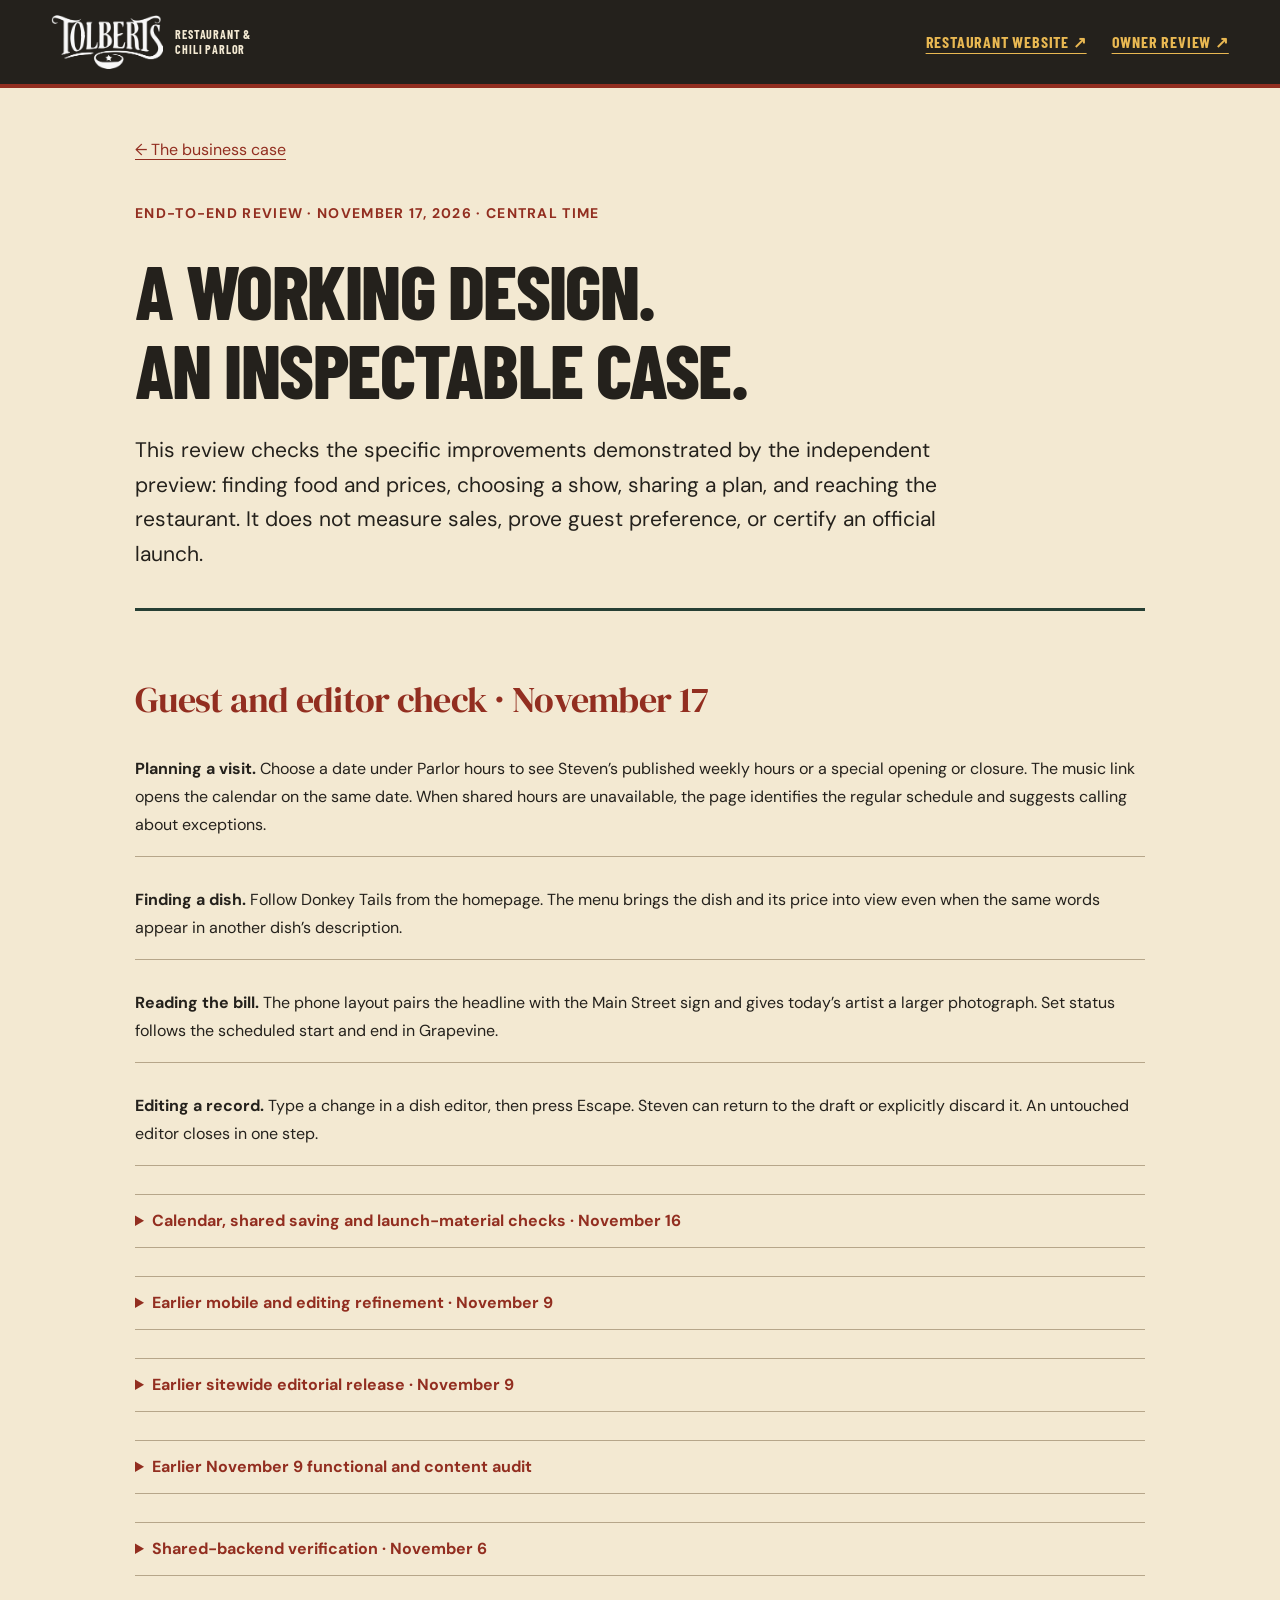
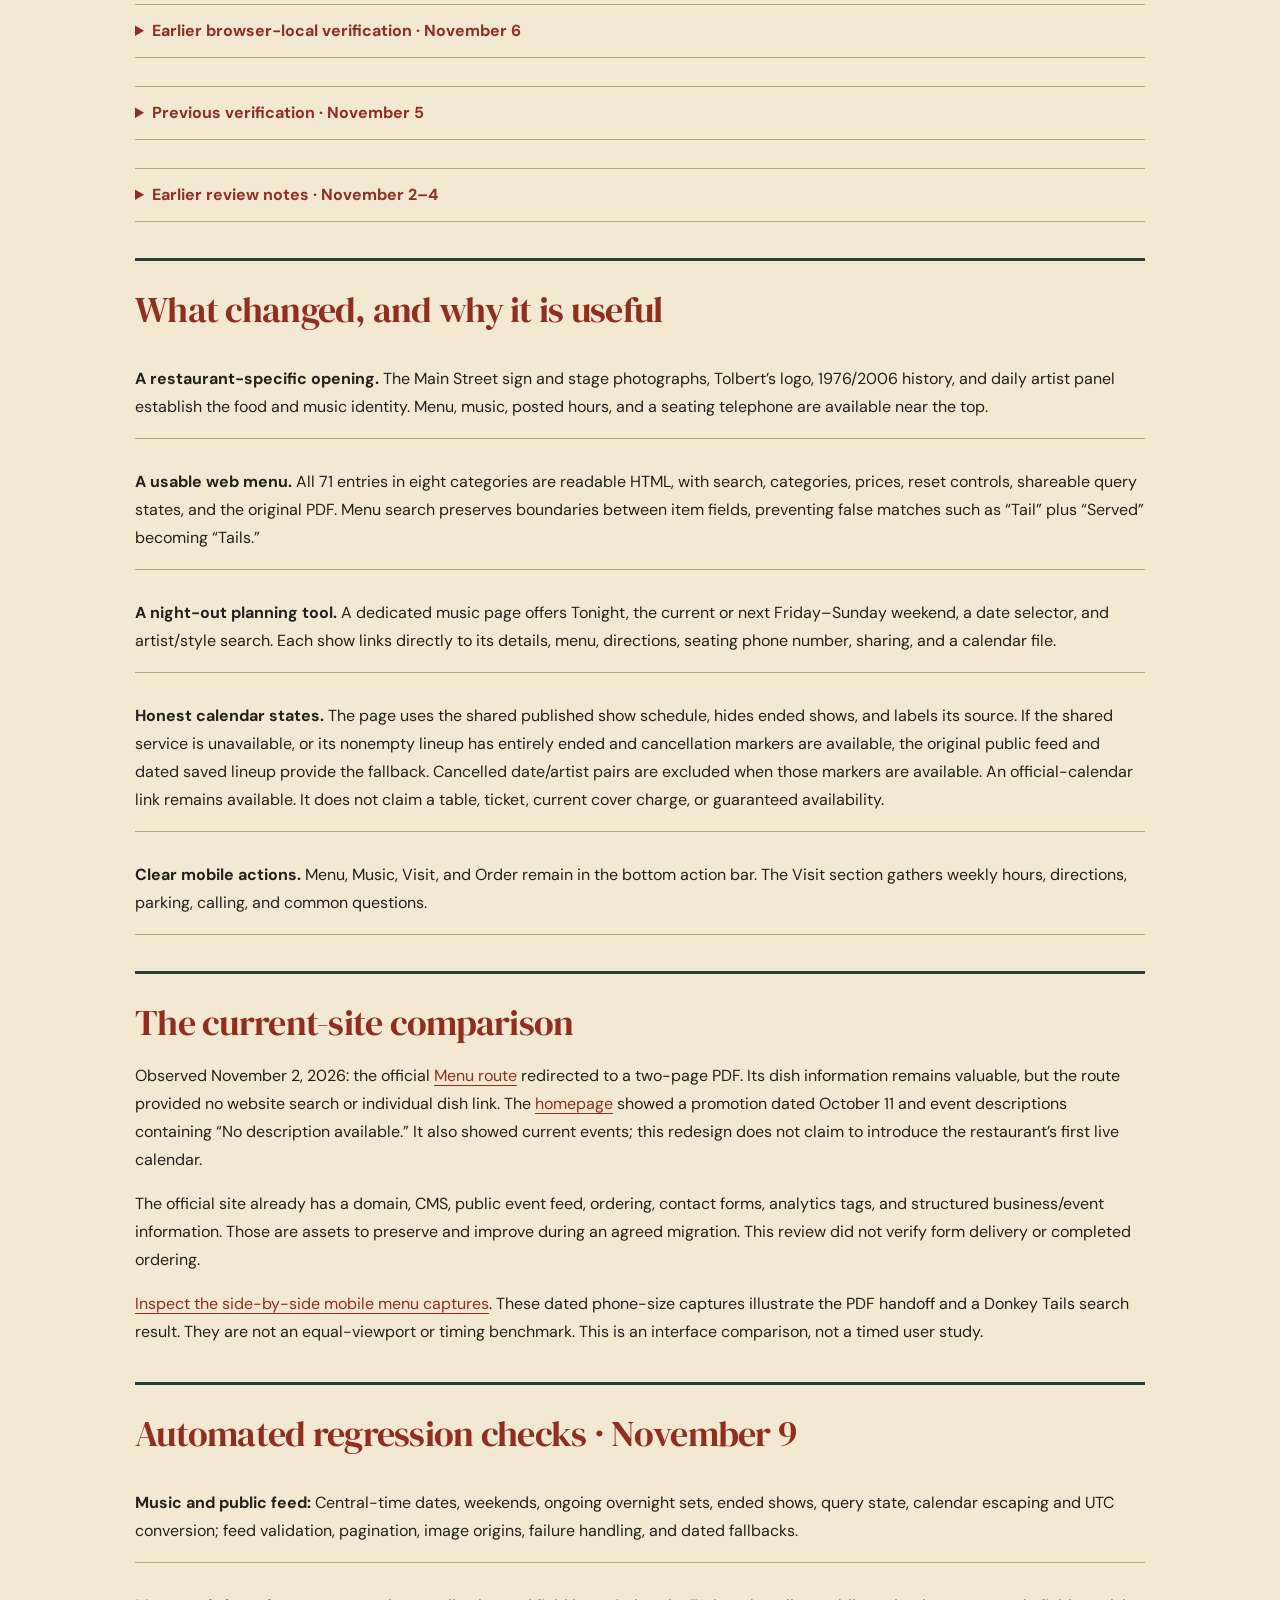
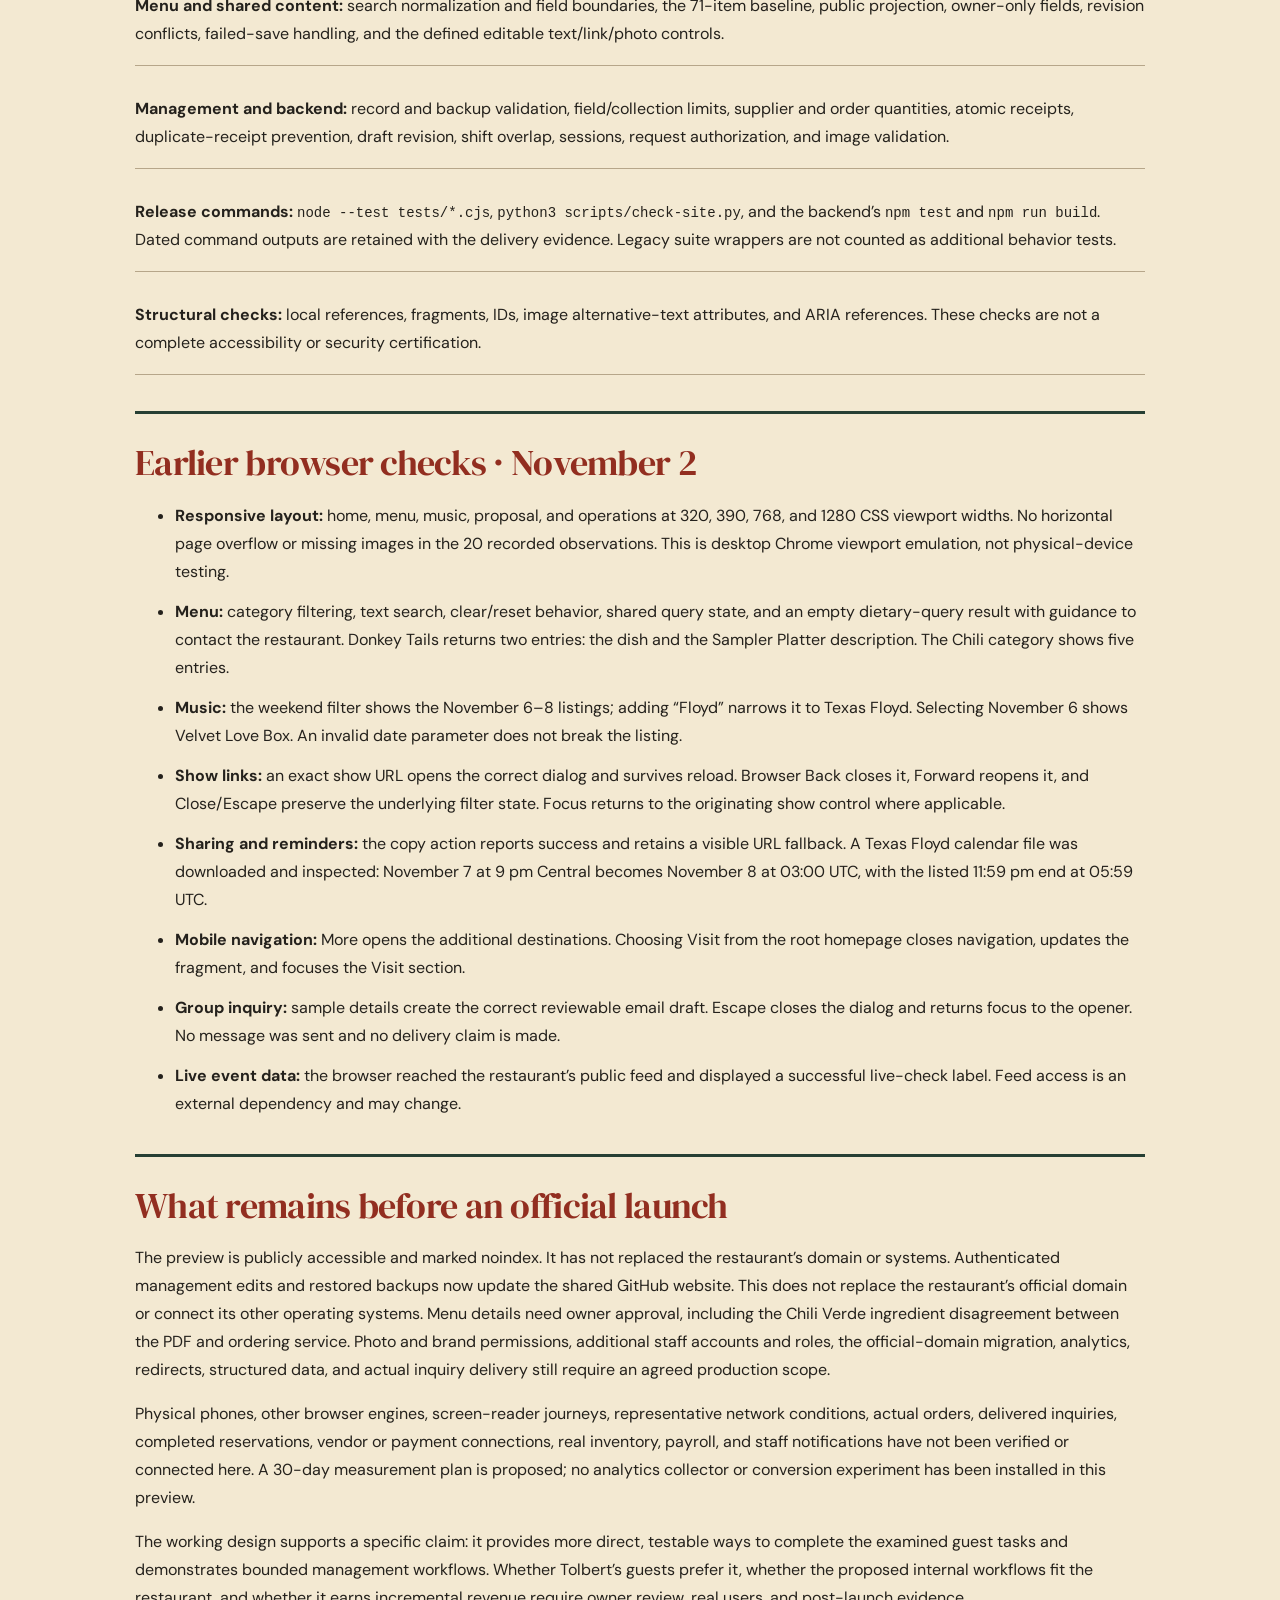
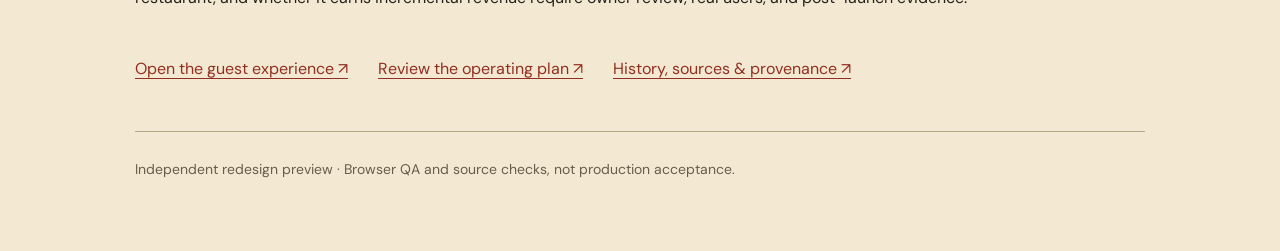
==== audit.html @ 7dc7a062 "Match the share photo to the close-up of Tommy playing at Tolberts" ====
<!doctype html>
<html lang="en"><head><meta charset="utf-8"><meta name="viewport" content="width=device-width,initial-scale=1"><meta name="theme-color" content="#263f34"><meta name="robots" content="noindex,nofollow"><title>Evidence &amp; Audit | Tolbert’s Redesign</title><meta name="description" content="Inspect the tested guest journeys, dated comparisons, verification evidence, and remaining production work for the Tolbert’s redesign."><link rel="canonical" href="https://cmcnosky.github.io/tolberts-preview/audit.html"><link rel="icon" href="assets/favicon.svg"><link rel="stylesheet" href="fonts.css"><link rel="stylesheet" href="review.css?v=3"><meta property="og:title" content="Evidence &amp; Audit | Tolbert’s Redesign"><meta property="og:description" content="Inspect the tested guest journeys, dated comparisons, verification evidence, and remaining production work for the Tolbert’s redesign."><meta property="og:type" content="article"><meta property="og:url" content="https://cmcnosky.github.io/tolberts-preview/audit.html"><meta property="og:image" content="https://cmcnosky.github.io/tolberts-preview/assets/social-preview-20261117-tommy-closeup.jpg"><meta property="og:image:width" content="1200"><meta property="og:image:height" content="630"><meta property="og:image:type" content="image/jpeg"><meta property="og:image:alt" content="The tall red Tolbert’s sign at Main and Franklin fills the left half. On the right, a Bowl of Red sits above a close view of Tommy Katona playing guitar with the Texas Flood drummer behind him."><meta name="twitter:card" content="summary_large_image"><meta name="twitter:title" content="Evidence &amp; Audit | Tolbert’s Redesign"><meta name="twitter:description" content="Inspect the tested guest journeys, dated comparisons, verification evidence, and remaining production work for the Tolbert’s redesign."><meta name="twitter:image" content="https://cmcnosky.github.io/tolberts-preview/assets/social-preview-20261117-tommy-closeup.jpg"><meta name="twitter:image:alt" content="The tall red Tolbert’s sign at Main and Franklin fills the left half. On the right, a Bowl of Red sits above a close view of Tommy Katona playing guitar with the Texas Flood drummer behind him."><link rel="stylesheet" href="document-editorial.css?v=1">
<link rel="stylesheet" href="editorial-readability.css?v=1"></head><body class="editorial-document"><a class="document-skip" href="#document-main">Skip to content</a><header class="document-masthead"><a class="document-brand" href="index.html" aria-label="Tolbert’s home"><img src="assets/logo-white.png" alt="Tolbert’s" width="162" height="78"><span>RESTAURANT &amp;<br>CHILI PARLOR</span></a><nav aria-label="Review navigation"><a href="index.html">Restaurant website ↗</a><a href="proposal.html">Owner review ↗</a></nav></header><main id="document-main">
<a class="back" href="proposal.html">← The business case</a><p class="eyebrow">END-TO-END REVIEW · NOVEMBER 17, 2026 · CENTRAL TIME</p><h1>A working design.<br>An inspectable case.</h1>
<p class="lede">This review checks the specific improvements demonstrated by the independent preview: finding food and prices, choosing a show, sharing a plan, and reaching the restaurant. It does not measure sales, prove guest preference, or certify an official launch.</p>
<section aria-labelledby="november-17-audit"><h2 id="november-17-audit">Guest and editor check · November 17</h2>
<ul class="audit-ledger">
<li><strong>Planning a visit.</strong> Choose a date under Parlor hours to see Steven’s published weekly hours or a special opening or closure. The music link opens the calendar on the same date. When shared hours are unavailable, the page identifies the regular schedule and suggests calling about exceptions.</li>
<li><strong>Finding a dish.</strong> Follow Donkey Tails from the homepage. The menu brings the dish and its price into view even when the same words appear in another dish’s description.</li>
<li><strong>Reading the bill.</strong> The phone layout pairs the headline with the Main Street sign and gives today’s artist a larger photograph. Set status follows the scheduled start and end in Grapevine.</li>
<li><strong>Editing a record.</strong> Type a change in a dish editor, then press Escape. Steven can return to the draft or explicitly discard it. An untouched editor closes in one step.</li>
</ul></section>
<details class="earlier-audits"><summary>Calendar, shared saving and launch-material checks · November 16</summary>
<section aria-labelledby="november-16-audit"><h2 id="november-16-audit">Review · November 16</h2>
<ul class="audit-ledger">
<li><strong>Music freshness repaired:</strong> the shared lineup ended November 15 while the official calendar already listed eight upcoming shows. A nonempty, entirely ended shared schedule can now check the official feed. An intentionally empty schedule remains authoritative, and owner preview remains the exact shared schedule. A bounded public cancellation list prevents matching cancelled date/artist pairs from returning through the fallback; older backend responses keep automatic fallback disabled.</li>
<li><strong>Artist photographs and source labels:</strong> all eight November 16–22 artists have current packaged artwork for use when live image lookup fails. Dates and artist names remain outside photographs. Live, saved, and shared sources are distinguished. The official calendar and artwork disagree on the November 22 Country Dead start time; Tolbert’s must confirm that detail.</li>
<li><strong>Owner controls:</strong> a mistyped current password no longer discards a still-valid session. Repeated text, photograph, and team-edit buttons have specific accessible names. The music editor explains when its stored lineup has ended. Failed or unconfirmed Hours and Settings saves retain a separate copy of submitted values without silently reapplying them over confirmed data.</li>
<li><strong>Live saving and restoration:</strong> one labelled sample inventory count changed from 3 to 4, survived logout and a fresh sign-in, and was restored to 3 and checked after reload. Exported before/after workspace records matched except for the two expected activity entries. This trial did not change public restaurant content or contact a supplier.</li>
<li><strong>Browser journeys:</strong> menu search and categories; tonight, weekend, and artist filters; show details; a downloaded calendar file; a reviewable group-inquiry draft; dish, photo, copy, and show editors; required-field validation; Hours cancel/discard protection; backup download; and logout were exercised. The inquiry button now binds immediately while shared content loads. No email was sent.</li>
<li><strong>Responsive checks:</strong> all eleven root pages and all twelve signed-in workspace sections were checked at 320, 390, 768, and 1280 CSS-pixel widths. No horizontal page overflow was found in those 92 observations. Account text fields measured 16px in the inspected phone-sized dish editor. These are desktop-browser viewport checks, not physical-device or assistive-technology certification.</li>
<li><strong>Presentation and evidence:</strong> the established editorial aesthetic is retained. The new 1200 × 630 share image uses the current white logo, chili red, cream/gold, Main Street photograph, and green footer. The two-page decision brief has larger evidence/support paragraphs; its offer is unchanged. The PDF remains untagged.</li>
<li><strong>Verification:</strong> the frontend runner passes 78 tests, including three legacy suite wrappers; the backend passes 14 isolated tests. The static checker validates 11 pages, 375 local references, 177 unique IDs, and all 71 baseline menu entries.</li>
<li><strong>Scope:</strong> automated checks cover the changed contracts, failed saves, calendar policy, validation, and cache behavior. Provider uptime, completed customer transactions, supplier fulfillment, staff notifications, and measured commercial results are not established by this audit. Existing third-party link-preview caches remain outside the website’s control.</li>
</ul></section></details>
<details class="earlier-audits"><summary>Earlier mobile and editing refinement · November 9</summary>
<section aria-labelledby="mobile-refinement"><h2 id="mobile-refinement">Mobile and editing refinement · November 9</h2>
<ul class="audit-ledger">
<li><strong>Mobile usability:</strong> larger visit links and quick-action labels, a headline that avoids the awkward narrow-screen “Cold beer” split, and 16px account form controls. The signed-in workspace has a compact, sticky section selector; every existing section remains available.</li>
<li><strong>Unsaved work:</strong> Hours and Settings entries are checked before section changes, guest-page exits, logout, or reload. Changed editor fields also receive browser-exit protection. Explicit Cancel remains available for discarding an editor.</li>
<li><strong>Saving:</strong> an editor shows “Working…” and locks its controls while its operation is pending. Rejected or unconfirmed saves keep the entered values available for review and copying, disable stale resubmission, and explain how to reopen current records. Session expiry requests sign-in after the editor is closed. An unconfirmed response is not described as a definitely rejected save.</li>
<li><strong>Menu loading:</strong> searches and category choices entered while shared content is loading are preserved. This fixes a reproduced case in which an early search disappeared when the shared menu arrived.</li>
<li><strong>Link preview:</strong> a new, versioned 1200 × 630 image uses the current white logo, black masthead, chili red, cream/gold typography, Main Street photograph, and green footer. Open Graph and Twitter references use the new asset. Refreshing an already cached preview remains controlled by the app displaying it.</li>
<li><strong>Verification scope:</strong> targeted browser checks and automated regression tests cover these repairs. Failure tests use controlled responses; they do not intentionally disrupt the live service. No restaurant business records are changed by this refinement audit.</li>
</ul></section>
</details>
<details class="earlier-audits"><summary>Earlier sitewide editorial release · November 9</summary>
<section aria-labelledby="editorial-release"><h2 id="editorial-release">Sitewide editorial release · November 9</h2>
<div class="note">The adopted editorial design is now the main homepage. Its white Tolbert’s logo, chili red, cream, gold, and deep green carry through the menu, music calendar, account interface, and supporting review pages. The previous homepage remains a labeled design archive.</div>
<ul class="audit-ledger">
<li><strong>Guest workflows:</strong> menu search, category filtering, empty-search recovery, reset to 71 entries, music date/search filters, show details, copyable show links, a downloaded calendar reminder, and inquiry-draft preparation were exercised with the new styling. Escape returned focus after closing show details. No inquiry was sent.</li>
<li><strong>Responsive layout:</strong> all 11 root HTML pages were checked at 320, 768, and 1280 CSS pixels. No horizontal page overflow was found after fixing the narrow-screen story heading. These are desktop-browser viewport checks, not physical-device certification.</li>
<li><strong>Presentation repairs:</strong> small text on red panels now uses cream for stronger contrast, the login action remains visibly gold, and the share image matches the current white-logo design. Show photographs remain contained and dates stay outside the image.</li>
<li><strong>Regression checks:</strong> the frontend Node runner passes 63 tests, including three legacy suite wrappers; their separate menu, feed, and music checks pass 7, 13, and 24 assertions respectively. The backend passes 14 isolated API tests and rebuilds to the same delivered bundle. The static checker validates local references, duplicate IDs, and the 71-entry menu baseline.</li>
<li><strong>Published account checks:</strong> More → Login, authorized sign-in, session persistence after reload, guest preview, and logout were exercised on GitHub Pages. All 12 signed-in management sections fit at 320, 768, and 1280 CSS pixels (36 observations), with no horizontal page overflow or broken loaded image. Dish, show, homepage-text, and photograph dialogs opened and were cancelled without saving business changes.</li>
<li><strong>Scope:</strong> this release changes presentation and navigation labels. Existing application scripts, account permissions, shared records, and backend code remain unchanged. Save and conflict behavior is covered by isolated tests and the separately dated live verification below; this styling pass does not repeat destructive or public-content write trials.</li>
</ul></section>
</details>
<details class="earlier-audits"><summary>Earlier November 9 functional and content audit</summary>
<div class="note"><strong>Final review · November 9:</strong> The established cream, red, and green design is retained. This pass checks the working guest site, shared editor, recoverable saves, and the documents used to evaluate the purchase.</div>
<ul class="audit-ledger">
<li><strong>Guest journeys:</strong> dish search and reset, Tonight filtering, no-result recovery, show-link copying, and calendar download were exercised. The Byron Haynie reminder preserves November 9, 7–9 pm Central as November 10, 01:00–03:00 UTC. Show artwork remains contained; Escape closes the dialog and restores focus to its show link.</li>
<li><strong>Responsive observations:</strong> eight pages and twelve signed-in management sections were checked at 320, 768, and 1280 CSS-pixel widths. No horizontal page overflow or broken loaded image was found in the 24 page and 36 management observations. These are desktop-browser viewport checks.</li>
<li><strong>Shared editing and recovery:</strong> a temporary unavailable dish with a new category and uploaded photograph survived save and reload. A clearly labeled announcement appeared on a separate public tab. A reviewed backup restore first downloaded a recovery copy, then returned all business records to the baseline. All business records matched the baseline afterward; activity retained the audit trail. The test dish and public notice were removed; the account was signed out.</li>
<li><strong>Repairs:</strong> Playing Today now retains a previous-date overnight set only while it is still running. Shared records and backup imports gain consistent field and collection bounds, with rejected saves preserving the last saved state. Backup wording distinguishes data and photo references from the separate photo store. The aggregate workspace limit now gives accurate guidance for text-heavy imports, and each shift action retains one activity entry rather than a duplicate.</li>
<li><strong>Current content:</strong> the eight upcoming shared shows matched the official calendar on November 9. The ordering link opened Tolbert’s at 423 S. Main Street; parking and Vintage Railroad destinations loaded. Fish Tacos and Key Lime Pie prices, and the Chili Verde protein, still differ between the website baseline/PDF and SpotOn and require Steven’s decision.</li>
<li><strong>Evidence limits:</strong> no customer inquiry, order, reservation, payment, supplier message, payroll action, or staff notification was sent. These checks do not establish uptime, guest preference, sales improvement, complete accessibility, or a security certification. Physical-device, assistive-technology, production-account, and actual delivery checks remain launch work.</li>
</ul>
<p>The <a href="proposal.html#offer">public proposal</a> and <a href="assets/tolberts-business-case.pdf?v=20261116.1">current decision brief</a> describe the same proposed offer: complimentary supported evaluation, fully negotiable build price, three included calendar months after launch, and optional $200 monthly care. The editor’s defined controls are distinguished from customization work performed by Chris.</p>
</details>
<details class="earlier-audits"><summary>Shared-backend verification · November 6</summary>
<div class="note"><strong>Shared publishing · November 6:</strong> The GitHub website now connects to a shared database and photograph store. Steven’s authenticated saves update the ordinary visitor pages and load on other signed-in devices. The public response contains guest content only; staff, schedules, inventory, purchasing, and account data stay behind authorization. Revision checks reject an older device’s save if a newer version already exists. Supplier submissions, payments, POS, payroll, and notifications remain unconnected.</div>
<p>More → Login opens the management interface with server-side account authentication. Account credentials are supplied separately. A backup restore now affects the shared workspace and published visitor content; it requires review and a recovery download. The established guest design is retained.</p>
<p><strong>Shared-backend verification:</strong> Two independently authenticated sessions read the same saved revision. An anonymous request received the updated public content and uploaded photograph; unauthorized workspace requests were rejected, and a stale save returned a conflict. The live website login, dish price/photo save, public-menu rendering, and reload persistence were exercised. The test dish was restored. These are service and desktop-browser checks, not physical-device or penetration-test certification.</p>
</details>
<details class="earlier-audits"><summary>Earlier browser-local verification · November 6</summary>
<div class="note"><strong>November 6 finishing audit:</strong> The guest design, readable logo block, green visit strip, unobstructed artist photographs, and More → Login entrance are preserved. The expanded management demonstration adds direct website editing, richer menu records, editable drafts, schedules, and portable backups without presenting those browser-local tools as live production connections.</div>
<ul class="audit-ledger">
<li><strong>85 named automated cases:</strong> 21 music-model, 13 feed, 7 menu, 31 management-model, 5 management-content, and 8 persistence cases pass. Malformed same-day event times are omitted before rendering; saved purchase records require consistent suppliers and lifecycle timestamps; shift conflicts, backup envelopes, editable website fields, and stored-image boundaries are covered.</li>
<li><strong>Save failures:</strong> management edits are restored to the last saved state if browser storage refuses the write. The page explicitly reports that the change was not saved. Supplier mismatches are rejected before any receipt changes inventory.</li>
<li><strong>Two-tab protection:</strong> ordinary saves in a second tab close the older open editor and load the latest saved copy. Before saving, the workspace also checks whether its stored snapshot has changed, covering delayed tab-update notifications. Regression cases check rejection of stale writes, inaccessible storage, failed writes, and rollback. Browser-local storage still does not provide a shared or fully transactional production database.</li>
<li><strong>Saved calendar snapshot:</strong> the November 6 fallback contains 12 shows with local artwork. Its names, styles, dates, and times matched the official feed when checked November 6. Velvet Love Box was listed for November 6, 9:00–11:59 pm Central.</li>
<li><strong>Responsive checks:</strong> all eight pages were checked at 320, 768, and 1280 CSS pixels with no horizontal page overflow, broken loaded images, or visible unnamed buttons/links detected. These are desktop-browser viewport checks, not physical-device or screen-reader certification.</li>
<li><strong>Guest journeys:</strong> dish search, empty-search recovery, reset to all 71 menu entries, weekend filtering, the long FaceGiving title and complete poster at 320px, show-link copying, calendar-download feedback, and Escape/focus return passed. The inquiry form validated required fields and produced a copyable draft; nothing was sent. SpotOn opened the correct Main Street ordering location.</li>
<li><strong>Management layouts:</strong> all 12 signed-in sections were checked at actual inner widths of 320, 768, and 1280 CSS pixels. None of the 36 recorded checks showed horizontal page overflow or a broken loaded image. These are desktop-browser viewport observations, not physical-device, assistive-technology, or production acceptance tests.</li>
<li><strong>Management edit and preview journey:</strong> a new dish used a newly typed category, price, and uploaded photograph; it survived save and reload, then appeared in Guest preview with the photograph fully contained. An edited homepage introduction also survived save, Guest preview, and reload. The demo exposes 40 bounded website text/link fields, seven website photographs, and optional photographs on individual dishes.</li>
<li><strong>Published-site follow-up:</strong> the GitHub-hosted workspace saved a temporary price change, retained it after reload, and displayed it in Guest preview. A newly added dish with a new category and uploaded photograph also survived reload and appeared with its full image. Exporting and restoring a backup returned the workspace to its original 71 dishes and prices; the temporary test dish was removed by that restore.</li>
<li><strong>Schedule, backup, and purchasing journeys:</strong> a shift saved and a conflicting shift was rejected. A real JSON backup downloaded, uploaded into the review step, and restored after the required confirmation; the current workspace downloaded separately before replacement. A two-unit, $108 sample purchase draft was reopened and revised to three units and $162. No supplier was contacted, payment made, notification sent, or real inventory changed.</li>
</ul>
</details>
<details class="earlier-audits"><summary>Previous verification · November 5</summary>
<div class="note"><strong>Final audit follow-up · November 5:</strong> Preserved the approved orange logo, bright green backdrop, bold tagline, and More → Login entrance. Fixed sticky menu controls and anchor spacing in the management preview so they account for the preview banner. Hardened stock and order-value limits so corrupt saved values cannot produce invalid totals or partial receipts. Improved heading semantics, completed favicon/theme metadata, and corrected private-event inquiry wording.</div>
<ul class="audit-ledger">
<li><strong>November 5 regression gate:</strong> 60 named cases pass: 13 feed, 7 menu, 19 music, and 21 owner-model cases. The two new owner cases cover excessive numeric values and atomic stock-limit rejection.</li>
<li><strong>November 5 layout pass:</strong> all eight pages and all nine management sections were checked at 320, 390, 768, and 1280 CSS pixels; no horizontal page overflow or broken visible images was observed. Six management editors fit at 320px. These are desktop-browser viewport checks.</li>
<li><strong>November 5 browser journeys:</strong> menu search/filter/reset, show filtering, complete artist imagery, copy/share, a downloaded calendar reminder, inquiry validation/draft/copy, Login rejection/success, price persistence after reload, edited concert preview, special hours, a sample team record, a preview notice, and the distinction between edited preview and normal guest information were exercised. No inquiry was sent.</li>
<li><strong>Purchase simulation:</strong> a fresh $426.25 sample order was exported, simulated, and received. Chili beef moved from 3 to 8 cases and flour tortillas from 2 to 7; the received order no longer offered a repeat receipt action. No supplier, payment, or real inventory connection was used.</li>
<li><strong>Calendar freshness:</strong> the November 5 13-event public feed and saved fallback match on names, genres, dates, and set times; all 13 event IDs have official artist artwork. The downloaded Texas Floyd reminder preserves November 7, 9–11:59 pm Central as November 8, 03:00–05:59 UTC. Import into a calendar app was not tested.</li>
</ul>
<div class="note"><strong>November 5 end-to-end audit:</strong> The established cream, red, and green design remains. The repairs restore actual artist artwork, strengthen owner-demo editing and purchasing behavior, and improve keyboard and narrow-screen use.</div>
<ul class="audit-ledger">
<li><strong>Artist images repaired.</strong> The public event feed’s media lookup rejected most image requests. Artwork now comes from Tolbert’s public GraphQL feed, matched to each event by its database ID. All 13 listings in that check had official artwork in the live browser check. The November 5 saved lineup also packages all 13 images locally; dates remain outside the photographs.</li>
<li><strong>Owner edits made more dependable.</strong> The demo validates saved records, synchronizes changes between tabs, closes stale editors before they can overwrite newer edits, and prevents invalid or duplicate stock receipts. Its photo chooser includes the refreshed lineup. A fresh demo loads 71 menu entries and 13 shows; existing valid demo edits are preserved until the user resets them.</li>
<li><strong>Clearer keyboard and phone use.</strong> Sign-in and owner-workspace skip links now target visible content. Weekly-hours fields and repeated edit buttons have specific accessible names. Focus rings contrast on light and dark backgrounds. The research table stacks vertically on narrow screens, and the dashboard uses its desktop columns more evenly.</li>
<li><strong>Consistent shared links.</strong> All eight pages include complete page descriptions, canonical URLs, and social-preview metadata. Guest pages retain the restaurant artwork; the owner room retains its distinct demo artwork.</li>
</ul>
<h2>Shared login · November 5</h2>
<p>Home, menu, and music use a single <strong>More → Login</strong> entrance at every screen width. The public header and footer no longer contain separate account links or an owner-room promotion. The dialog uses ordinary sign-in wording and opens the existing management workspace in the same tab. Logout returns to the homepage with a signed-out confirmation. Confirmed saves now use the shared workspace and publish to the guest preview; purchasing remains simulated.</p>
<p>The logo has a warmer burnt-orange treatment on a fitted brighter green background. Its dark tagline uses the site’s condensed typeface at weight 800, with 11.5px desktop text and a deliberate two-line, 12px phone treatment. The phone header is 76px tall to fit the readable caption; desktop remains 78px. Hero, green essentials row, Playing Today, and photography are retained.</p>
<p>The revised More menu and logo block were checked on home, menu, and music at 320, 390, 768, 1024, 1101, and 1280 CSS pixels. Each page had exactly one Login entry, accessible in More; no horizontal page overflow, clipped dropdown, or overlapping header controls was observed. The generic login form, Escape/focus return, Steven sign-in, signed-in return through Login, and logout were exercised.</p>
<h2>Browser checks · November 5</h2>
<ul>
<li><strong>Layouts:</strong> all eight pages at 320, 390, 768, and 1280 CSS pixels, plus all nine signed-in owner sections at those widths and six owner editors at 320px. No horizontal page scrolling was found in these observations. These are desktop-browser viewport checks, not physical-device tests.</li>
<li><strong>Guest journeys:</strong> mobile navigation, menu search/category combinations and reset, inquiry validation and a reviewable draft, copying the inquiry text, music weekend filtering, show details, copying a show link, and Escape/focus return. No inquiry was sent.</li>
<li><strong>Calendar reminder:</strong> a Texas Floyd file downloaded successfully. Its November 7, 9–11:59 pm Central set is encoded as November 8, 03:00–05:59 UTC, with valid CRLF lines and source disclosure. Import into a calendar app was not tested.</li>
<li><strong>Owner journeys:</strong> rejected an incorrect password, signed in as Steven, saved and reloaded a price change, toggled availability in the guest preview, set a special closure, uploaded a show image, added a sample manager, updated a homepage notice, and verified stale-editor protection across two tabs. The former browser-local reset control was tested in that release; it has since been removed from the shared workspace.</li>
<li><strong>Purchasing simulation:</strong> created a $426.25 sample order, downloaded its CSV, simulated submission, and received the sample stock. Chili beef increased from 3 to 8 cases and flour tortillas from 2 to 7; the received order no longer offered a second receipt action. No supplier, payment, or real stock system was involved.</li>
<li><strong>External handoffs:</strong> the existing SpotOn link opened Tolbert’s ordering page with the correct Main Street address, and the parking link opened Grapevine’s parking guide. A completed checkout, phone call, or reservation was not tested.</li>
</ul>
</details>
<details class="earlier-audits"><summary>Earlier review notes · November 2–4</summary><div class="note"><strong>November 4 finishing pass:</strong> Navigation, colors, header proportions, and mobile actions now align across the homepage, menu, and music finder. Show details use larger supporting text while preserving complete artist artwork. Music filters include a clear reset and recovery from empty results. Automatic calendar refresh preserves keyboard focus on the selected show, or moves focus to the result notice if that show ends. The owner proposal and operating plan now separate the working preview from the paid production scope, and narrow layouts stack comparisons and ownership information vertically. All 36 menu, feed, and music-model regression checks passed in this revision. The source audit confirms all 71 menu entries match their data. The home, menu, music, proposal, and operating-plan pages were checked in the browser at 320, 390, 768, and 1280 CSS pixels: none required horizontal page scrolling, and no failed images were detected in those observations. The proposal comparison and ownership table were also visually inspected at 320px. Menu search/reset, music empty-result recovery, copy feedback, and show-dialog Escape/focus return were exercised. Focus remained on the selected show after 87 seconds, spanning the automatic one-minute refresh. Additional checks exercised mobile navigation, a reviewable group-inquiry draft without sending it, weekend-plus-artist filtering, and Back/Forward/reload for a shared show. A downloaded Texas Floyd calendar file preserved November 7, 9–11:59 pm Central as November 8, 03:00–05:59 UTC and correctly disclosed its saved data source. Menu and music navigation also fit without overlap at the 901px and 1024px breakpoints. These are desktop browser observations, not physical-phone or screen-reader tests.</div><div class="note"><strong>November 3 follow-up:</strong> The homepage preserves the Main Street/sign visual reference supplied by the user. The compact header is followed by a green hours, address, and phone row, then the cream Playing today strip. The repeated top history/address line and duplicate next-show block in the hero were removed to give the Main Street visual more space. The revised header was checked at 320, 390, 768, and 1280 CSS px, with no horizontal overflow and visit-link targets at least 48px high. A later readability pass enlarged the date to 16px, artist name to 36px, set time to 17px, show-details link to 14px, and calendar link to 16px on desktop. Mobile uses 32px artist names, 15px set times, and 13–14px action text. The green strip’s values and helpers were enlarged too; word and number groups wrap together. Browser checks at 320, 390, 768, 901, and 1280 CSS px found no horizontal clipping in these rows. Every current lineup card places its date outside the image; artwork is shown complete, and the show dialog offers a full-size image link. The chili and venue photographs retain their original composition, with captions outside the photographs. The repeated bar photograph and story-image year badge were removed. Music layouts were checked at 320, 390, 768, and 1280 CSS px; the six current show cards had no date/image overlap or horizontal overflow. The revised homepage was visually checked on phone and desktop. Close/Escape, focus return, Back/Forward, search, weekend filtering, copy feedback, and a downloaded calendar file were checked. Regression suites total 36 passing checks. These are browser and source observations, not a user preference study. The November 2 observations below describe that earlier review.</div><div class="note"><strong>November 2 review:</strong> 34 automated regression tests passed. Five pages were inspected in Chrome at four viewport widths, with no horizontal overflow or missing images in those 20 observations. Primary menu, show, mobile-navigation, and inquiry-draft interactions were also exercised in the browser. The exact checks and remaining production work are below.</div></details>
<h2>What changed, and why it is useful</h2><ul class="audit-ledger">
<li><strong>A restaurant-specific opening.</strong> The Main Street sign and stage photographs, Tolbert’s logo, 1976/2006 history, and daily artist panel establish the food and music identity. Menu, music, posted hours, and a seating telephone are available near the top.</li>
<li><strong>A usable web menu.</strong> All 71 entries in eight categories are readable HTML, with search, categories, prices, reset controls, shareable query states, and the original PDF. Menu search preserves boundaries between item fields, preventing false matches such as “Tail” plus “Served” becoming “Tails.”</li>
<li><strong>A night-out planning tool.</strong> A dedicated music page offers Tonight, the current or next Friday–Sunday weekend, a date selector, and artist/style search. Each show links directly to its details, menu, directions, seating phone number, sharing, and a calendar file.</li>
<li><strong>Honest calendar states.</strong> The page uses the shared published show schedule, hides ended shows, and labels its source. If the shared service is unavailable, or its nonempty lineup has entirely ended and cancellation markers are available, the original public feed and dated saved lineup provide the fallback. Cancelled date/artist pairs are excluded when those markers are available. An official-calendar link remains available. It does not claim a table, ticket, current cover charge, or guaranteed availability.</li>
<li><strong>Clear mobile actions.</strong> Menu, Music, Visit, and Order remain in the bottom action bar. The Visit section gathers weekly hours, directions, parking, calling, and common questions.</li></ul>
<h2>The current-site comparison</h2><p>Observed November 2, 2026: the official <a href="https://tolbertsrestaurant.com/menu/" target="_blank" rel="noopener">Menu route</a> redirected to a two-page PDF. Its dish information remains valuable, but the route provided no website search or individual dish link. The <a href="https://tolbertsrestaurant.com/" target="_blank" rel="noopener">homepage</a> showed a promotion dated October 11 and event descriptions containing “No description available.” It also showed current events; this redesign does not claim to introduce the restaurant’s first live calendar.</p><p>The official site already has a domain, CMS, public event feed, ordering, contact forms, analytics tags, and structured business/event information. Those are assets to preserve and improve during an agreed migration. This review did not verify form delivery or completed ordering.</p><p><a href="proposal.html#compare">Inspect the side-by-side mobile menu captures</a>. These dated phone-size captures illustrate the PDF handoff and a Donkey Tails search result. They are not an equal-viewport or timing benchmark. This is an interface comparison, not a timed user study.</p>
<h2>Automated regression checks · November 9</h2><ul class="audit-ledger">
<li><strong>Music and public feed:</strong> Central-time dates, weekends, ongoing overnight sets, ended shows, query state, calendar escaping and UTC conversion; feed validation, pagination, image origins, failure handling, and dated fallbacks.</li>
<li><strong>Menu and shared content:</strong> search normalization and field boundaries, the 71-item baseline, public projection, owner-only fields, revision conflicts, failed-save handling, and the defined editable text/link/photo controls.</li>
<li><strong>Management and backend:</strong> record and backup validation, field/collection limits, supplier and order quantities, atomic receipts, duplicate-receipt prevention, draft revision, shift overlap, sessions, request authorization, and image validation.</li>
<li><strong>Release commands:</strong> <code>node --test tests/*.cjs</code>, <code>python3 scripts/check-site.py</code>, and the backend’s <code>npm test</code> and <code>npm run build</code>. Dated command outputs are retained with the delivery evidence. Legacy suite wrappers are not counted as additional behavior tests.</li>
<li><strong>Structural checks:</strong> local references, fragments, IDs, image alternative-text attributes, and ARIA references. These checks are not a complete accessibility or security certification.</li></ul>
<h2>Earlier browser checks · November 2</h2><ul>
<li><strong>Responsive layout:</strong> home, menu, music, proposal, and operations at 320, 390, 768, and 1280 CSS viewport widths. No horizontal page overflow or missing images in the 20 recorded observations. This is desktop Chrome viewport emulation, not physical-device testing.</li>
<li><strong>Menu:</strong> category filtering, text search, clear/reset behavior, shared query state, and an empty dietary-query result with guidance to contact the restaurant. Donkey Tails returns two entries: the dish and the Sampler Platter description. The Chili category shows five entries.</li>
<li><strong>Music:</strong> the weekend filter shows the November 6–8 listings; adding “Floyd” narrows it to Texas Floyd. Selecting November 6 shows Velvet Love Box. An invalid date parameter does not break the listing.</li>
<li><strong>Show links:</strong> an exact show URL opens the correct dialog and survives reload. Browser Back closes it, Forward reopens it, and Close/Escape preserve the underlying filter state. Focus returns to the originating show control where applicable.</li>
<li><strong>Sharing and reminders:</strong> the copy action reports success and retains a visible URL fallback. A Texas Floyd calendar file was downloaded and inspected: November 7 at 9 pm Central becomes November 8 at 03:00 UTC, with the listed 11:59 pm end at 05:59 UTC.</li>
<li><strong>Mobile navigation:</strong> More opens the additional destinations. Choosing Visit from the root homepage closes navigation, updates the fragment, and focuses the Visit section.</li>
<li><strong>Group inquiry:</strong> sample details create the correct reviewable email draft. Escape closes the dialog and returns focus to the opener. No message was sent and no delivery claim is made.</li>
<li><strong>Live event data:</strong> the browser reached the restaurant’s public feed and displayed a successful live-check label. Feed access is an external dependency and may change.</li></ul>
<h2>What remains before an official launch</h2><p>The preview is publicly accessible and marked noindex. It has not replaced the restaurant’s domain or systems. Authenticated management edits and restored backups now update the shared GitHub website. This does not replace the restaurant’s official domain or connect its other operating systems. Menu details need owner approval, including the Chili Verde ingredient disagreement between the PDF and ordering service. Photo and brand permissions, additional staff accounts and roles, the official-domain migration, analytics, redirects, structured data, and actual inquiry delivery still require an agreed production scope.</p><p>Physical phones, other browser engines, screen-reader journeys, representative network conditions, actual orders, delivered inquiries, completed reservations, vendor or payment connections, real inventory, payroll, and staff notifications have not been verified or connected here. A 30-day measurement plan is proposed; no analytics collector or conversion experiment has been installed in this preview.</p><p>The working design supports a specific claim: it provides more direct, testable ways to complete the examined guest tasks and demonstrates bounded management workflows. Whether Tolbert’s guests prefer it, whether the proposed internal workflows fit the restaurant, and whether it earns incremental revenue require owner review, real users, and post-launch evidence.</p>
<p class="links"><a href="index.html">Open the guest experience ↗</a><a href="operations.html">Review the operating plan ↗</a><a href="research.html">History, sources &amp; provenance ↗</a></p><footer>Independent redesign preview · Browser QA and source checks, not production acceptance.</footer></main></body></html>
---- fonts.css ----
@font-face {
  font-family: 'Barlow Condensed';
  font-style: normal;
  font-weight: 600;
  font-display: swap;
  src: url(assets/font-0.woff2) format('woff2');
}
@font-face {
  font-family: 'Barlow Condensed';
  font-style: normal;
  font-weight: 700;
  font-display: swap;
  src: url(assets/font-1.woff2) format('woff2');
}
@font-face {
  font-family: 'Barlow Condensed';
  font-style: normal;
  font-weight: 800;
  font-display: swap;
  src: url(assets/font-2.woff2) format('woff2');
}
@font-face {
  font-family: 'DM Sans';
  font-style: normal;
  font-weight: 400;
  font-display: swap;
  src: url(assets/font-3.woff2) format('woff2');
}
@font-face {
  font-family: 'DM Sans';
  font-style: normal;
  font-weight: 500;
  font-display: swap;
  src: url(assets/font-4.woff2) format('woff2');
}
@font-face {
  font-family: 'DM Sans';
  font-style: normal;
  font-weight: 600;
  font-display: swap;
  src: url(assets/font-5.woff2) format('woff2');
}
@font-face {
  font-family: 'DM Sans';
  font-style: normal;
  font-weight: 700;
  font-display: swap;
  src: url(assets/font-6.woff2) format('woff2');
}
@font-face {
  font-family: 'DM Serif Display';
  font-style: italic;
  font-weight: 400;
  font-display: swap;
  src: url(assets/font-7.woff2) format('woff2');
}
@font-face {
  font-family: 'DM Serif Display';
  font-style: normal;
  font-weight: 400;
  font-display: swap;
  src: url(assets/font-8.woff2) format('woff2');
}
---- review.css ----
:root {
  --cream: #f6efdf;
  --paper: #fffaf0;
  --ink: #272820;
  --red: #852919;
  --gold: #e3b85e;
  --line: #bcae92;
  --sage: #375131;
}

* { box-sizing: border-box; }
html { overflow-x: clip; }

body {
  margin: 0;
  max-width: 100%;
  overflow-x: clip;
  color: var(--ink);
  background: var(--cream);
  font: 16px/1.8 'DM Sans', Arial, sans-serif;
}

main { width: 100%; max-width: 1050px; padding: 40px 35px 70px; margin: auto; }
h1, h2, h3 { font-family: 'Barlow Condensed', Arial, sans-serif; line-height: 1.05; overflow-wrap: anywhere; }
h1 { margin: 26px 0; font-size: clamp(48px, 7vw, 85px); text-transform: uppercase; }
h2 { margin: 40px 0 18px; color: var(--red); font-size: 36px; }
h3 { font-size: 26px; }
.eyebrow { margin-top: 30px; color: var(--red); font-size: 11px; font-weight: 700; letter-spacing: 1.3px; }
.lede { max-width: 830px; font-size: 21px; line-height: 1.65; }
.note { margin: 27px 0; padding: 20px 25px; background: #eaddc4; border-left: 4px solid var(--red); }
.back { min-height: 44px; display: inline-flex; align-items: center; }
a { color: var(--red); text-underline-offset: 4px; overflow-wrap: anywhere; }
a:focus-visible { outline: 3px solid var(--ink); outline-offset: 4px; box-shadow: 0 0 0 4px white; }
li { margin-bottom: 12px; }

.decision-list {
  display: grid;
  grid-template-columns: repeat(3, minmax(0, 1fr));
  gap: 1px;
  margin: 26px 0 36px;
  padding: 1px;
  list-style: none;
  background: var(--line);
}

.decision-list li { min-width: 0; margin: 0; padding: 22px; background: var(--paper); }
.decision-list strong { display: block; margin-bottom: 7px; color: var(--red); font-family: 'Barlow Condensed', Arial, sans-serif; font-size: 21px; line-height: 1.1; text-transform: uppercase; }
.decision-list span { display: block; color: #675d4c; font-size: 13px; line-height: 1.6; }

table { width: 100%; border-collapse: collapse; font-size: 14px; }
th, td { min-width: 0; padding: 15px 12px; border-bottom: 1px solid var(--line); vertical-align: top; text-align: left; overflow-wrap: anywhere; }
th { background: #eaddc4; }
td:first-child { min-width: 120px; font-weight: 700; }
code { font-size: 13px; overflow-wrap: anywhere; word-break: break-word; }
.links { display: flex; flex-wrap: wrap; gap: 16px 30px; margin-top: 35px; }
.links a { min-height: 44px; display: flex; align-items: center; }
footer { margin-top: 40px; padding-top: 25px; color: #675d4c; border-top: 1px solid var(--line); font-size: 12px; }
.pass { color: var(--sage); font-weight: 700; }
.audit-ledger { padding: 0; list-style: none; }
.audit-ledger li { padding: 17px 0; border-bottom: 1px solid var(--line); }

@media (max-width: 700px) {
  main { padding: 28px 22px 50px; }
  body { font-size: 15px; }
  .lede { font-size: 18px; }
  h2 { font-size: 32px; }
  .note { padding: 18px 20px; }
  .decision-list { grid-template-columns: 1fr; }
  table, tbody, tr, td { width: 100%; display: block; }
  thead { display: none; }
  tr { min-width: 0; padding: 14px 0; border-bottom: 1px solid var(--ink); }
  td { min-width: 0; padding: 8px 0; border: 0; }
  td:first-child { min-width: 0; color: var(--red); font-size: 17px; }
  td[data-label]::before { content: attr(data-label) ': '; color: var(--ink); font-weight: 700; }
}

@media (max-width: 360px) {
  main { padding-inline: 17px; }
  h1 { font-size: 46px; }
  .note, .decision-list li { padding-inline: 17px; }
}

@media print {
  body { background: white; }
  main { max-width: none; padding: 0; }
  a { color: inherit; }
  h2 { break-after: avoid; }
  li, tr, .note, .decision-list { break-inside: avoid; }
}

.earlier-audits { margin: 28px 0; border-block: 1px solid var(--line); }
.earlier-audits summary { min-height: 48px; padding: 12px 0; color: var(--red); font-weight: 700; cursor: pointer; }
.earlier-audits summary:focus-visible { outline: 3px solid var(--ink); outline-offset: 3px; }
---- document-editorial.css ----
/* Shared identity for the supporting review documents. */
body.editorial-document{--cream:#f3e9d2;--paper:#fff8e9;--ink:#24211c;--red:#922e20;--gold:#e9b852;--sage:#263f34;--line:#b6a68a;margin:0;padding:0;background:var(--cream);color:var(--ink);font:16px/1.75 'DM Sans',Arial,sans-serif}
.editorial-document .document-masthead{display:flex;align-items:center;justify-content:space-between;gap:28px;padding:12px 4%;background:var(--ink);color:var(--cream);border-bottom:4px solid var(--red)}
.editorial-document .document-brand{display:flex;align-items:center;gap:12px;color:var(--cream);text-decoration:none;flex-shrink:0}
.editorial-document .document-brand img{width:112px;height:60px;object-fit:contain;filter:none}
.editorial-document .document-brand span{font:700 12px/1.25 'Barlow Condensed',sans-serif;letter-spacing:.07em}
.editorial-document .document-masthead nav{display:flex;align-items:center;gap:25px;flex-wrap:wrap}
.editorial-document .document-masthead nav a{color:var(--gold);font:700 16px/1.4 'Barlow Condensed',sans-serif;text-transform:uppercase;letter-spacing:.05em;text-underline-offset:5px;min-height:44px;display:inline-flex;align-items:center}
.editorial-document .document-skip{position:fixed;left:16px;top:-90px;z-index:100;padding:14px 20px;background:var(--ink);color:var(--cream)}
.editorial-document .document-skip:focus{top:12px}
.editorial-document main{width:100%;max-width:1080px;margin:auto;padding:40px 35px 70px}
.editorial-document h1{font:800 clamp(44px,6vw,82px)/1.02 'Barlow Condensed',sans-serif;text-transform:uppercase;letter-spacing:-.02em}
.editorial-document h2{font:400 36px/1.15 'DM Serif Display',Georgia,serif;color:var(--red);text-transform:none;letter-spacing:-.02em}
.editorial-document h3{font-family:'DM Serif Display',Georgia,serif;font-size:26px;font-weight:400;text-transform:none}
.editorial-document .eyebrow,.editorial-document .meta{font-size:14px;line-height:1.6}
.editorial-document .note{background:#e8dbbc;border-color:var(--red);border-radius:0;box-shadow:none}
.editorial-document a:focus-visible{outline:3px solid var(--gold);outline-offset:4px;box-shadow:0 0 0 6px var(--ink)}
@media(max-width:620px){.editorial-document .document-masthead{padding:12px 20px;gap:15px;flex-wrap:wrap}.editorial-document .document-masthead nav{gap:20px}.editorial-document main{padding:28px 22px 55px}.editorial-document h2{font-size:30px}}
@media print{.editorial-document .document-masthead,.editorial-document .document-skip{display:none}.editorial-document main{padding:0;max-width:none}.editorial-document{background:white;color:black}}
---- editorial-readability.css ----
/* Readability and section rhythm for the current editorial design.
   Keep the historical homepage and the print layouts unchanged. */
@media screen {
  :is(.editorial-home,.menu-page,.music-page) {
    --line:#95866d;
    --soft-sage:#e2e7d8;
    --warm-paper:#fbf4e5;
  }

  /* Navigation remains compact, with readable labels and the approved wordmark. */
  :is(.editorial-home,.menu-page,.music-page) .desktop-nav { font-size:17px; gap:22px; letter-spacing:.04em; }
  :is(.editorial-home,.menu-page,.music-page) .header .brand span { font-size:12px; letter-spacing:.04em; }
  :is(.editorial-home,.menu-page,.music-page) .header .order-link { font-size:17px; }
  :is(.editorial-home,.menu-page,.music-page) .nav-toggle b { font-size:13px; }
  :is(.editorial-home,.menu-page,.music-page) .eyebrow { font-size:15px; letter-spacing:.09em; }
  :is(.editorial-home,.menu-page,.music-page) .button,
  :is(.editorial-home,.menu-page,.music-page) .text-link { font-size:17px; }
  :is(.editorial-home,.menu-page,.music-page) .footer-bottom { font-size:14px; line-height:1.7; }

  /* Give each chapter a visible edge; the lighter sections have distinct paper tones. */
  .editorial-home .visit-summary.with-today { border-bottom:2px solid var(--ink); padding-block:13px; }
  .editorial-home .today-stage { background:var(--warm-paper); border-bottom:3px solid var(--ink); padding-block:15px; }
  .editorial-home .parlor-hero { border-bottom:3px solid var(--ink); }
  .editorial-home .menu-section { background:var(--cream); }
  .editorial-home .music-section { border-top:3px solid var(--gold); }
  .editorial-home .visit-section { border-top:3px solid var(--ink); }
  .editorial-home .story-section { background:var(--soft-sage); border-top:3px solid var(--green); }
  .editorial-home .gather-section { border-top:3px solid var(--ink); }
  .editorial-home .faq-section { background:var(--warm-paper); border-top:3px solid var(--ink); }
  .editorial-home .social-strip { border-top:3px solid var(--ink); }
  .editorial-home footer { border-top:3px solid var(--ink); }
  .editorial-home .hours-panel { border:1px solid var(--line); border-top:4px solid var(--ink); }
  .editorial-home .faqs details { border-bottom:1px solid var(--line); }
  .editorial-home .lineup-toolbar,
  .editorial-home .music-note { border-color:#b8b8a2; }
  .editorial-home #show-grid .show-card { border-top:2px solid #b8b8a2; }

  /* Visit facts and today's act are useful information, not fine print. */
  .editorial-home .visit-summary.with-today span,
  .editorial-home .visit-summary.with-today>a:last-child span { font-size:14px; letter-spacing:.05em; }
  .editorial-home .visit-summary.with-today strong { font-size:18px; }
  .editorial-home .visit-summary.with-today small { font-size:15px; }
  .editorial-home .today-stage .today-stage-label,
  .editorial-home .today-card-label { font-size:15px; }
  .editorial-home #today-stage-date { font-size:16px; }
  .editorial-home .today-artist-name { font-size:32px; }
  .editorial-home .today-artist-time { font-size:18px; }
  .editorial-home .today-artist-state,
  .editorial-home .today-stage-source { font-size:15px; }
  .editorial-home .today-stage .today-calendar { font-size:17px; }

  .editorial-home .heading-aside p,
  .editorial-home .food-pick p,
  .editorial-home .menu-bottom>span,
  .editorial-home .story-copy p,
  .editorial-home .gather-content p,
  .editorial-home .faqs p { font-size:17px; line-height:1.7; }
  .editorial-home .heading-aside p,
  .editorial-home .food-pick p,
  .editorial-home .menu-bottom>span,
  .editorial-home .story-copy p,
  .editorial-home .faqs p { color:#514b40; }
  .editorial-home .music-section .heading-aside p { color:var(--cream); }
  .editorial-home .food-tag,
  .editorial-home .pick-heading { font-size:15px; }
  .editorial-home .price small { font-size:14px; }
  .editorial-home .menu-footnote { font-size:15px; }
  .editorial-home .lineup-toolbar>span,
  .editorial-home .show-count,
  .editorial-home .lineup-bottom p { font-size:14px; }
  .editorial-home .filter-group button { font-size:16px; }
  .editorial-home #show-grid .show-date span,
  .editorial-home #show-grid .show-card .genre { font-size:14px; }
  .editorial-home #show-grid .show-card .show-time,
  .editorial-home #show-grid .show-card .show-detail { font-size:16px; }
  .editorial-home .music-note a,
  .editorial-home .visit-links { font-size:17px; }
  .editorial-home .rail-access h3 { font-size:16px; }
  .editorial-home #rail-access-title { font-size:16px; }
  .editorial-home .rail-access p,
  .editorial-home .rail-links a,
  .editorial-home .rail-vintage a { font-size:16px; }
  .editorial-home .hours-title span { font-size:14px; }
  .editorial-home .hours>div { font-size:17px; border-color:var(--line); }
  .editorial-home .hours-panel>p,
  .editorial-home .happy-hour small { font-size:15px; }
  .editorial-home .happy-hour { font-size:17px; }
  .editorial-home .story-timeline span { font-size:14px; line-height:1.5; }
  .editorial-home .social-strip a,
  .editorial-home .footer-top p { font-size:16px; }
  .editorial-home .gather-content .eyebrow,
  .editorial-home .footer-top .eyebrow { font-size:15px; }

  /* Search, results and policy text use the same readable scale as the homepage. */
  .menu-page .menu-page-heading { border-bottom:3px solid var(--gold); }
  :is(.menu-page,.music-page) .breadcrumb { font-size:15px; }
  .menu-page .menu-title-row { border-bottom:2px solid #f3e9d299; }
  .menu-page .menu-title-row p { font-size:17px; }
  .menu-page .menu-date { font-size:14px; }
  .menu-page .menu-search-form>label,
  .menu-page .menu-tools>label { font-size:16px; }
  .menu-page .menu-sidebar nav>a { font-size:16px; }
  .menu-page .menu-tools { background:var(--soft-sage); border-block:2px solid var(--green); padding-inline:12px; }
  .menu-page .menu-tools select { font-size:16px; }
  .menu-page .menu-result-actions,
  .menu-page .menu-result-actions button,
  .menu-page .back-search { font-size:14px; }
  .menu-page .menu-group + .menu-group { border-top:3px solid var(--green); margin-top:30px; }
  .menu-page .menu-group>h2 { border-bottom:2px solid var(--line); }
  .menu-page .menu-item p { font-size:17px; color:#514b40; }
  .menu-page .item-price { font-size:17px; }
  .menu-page .menu-page-policy p { font-size:16px; }
  .music-page .music-section { border-top:3px solid var(--gold); }
  .music-page .finder-fields label { font-size:16px; }
  .music-page .filter-group button { font-size:16px; }
  .music-page .music-results-bar .show-count,
  .music-page .source-note { font-size:14px; }
  .music-page .music-results-bar>a { font-size:15px; }
  .music-page #show-grid { border-top:2px solid #b8b8a2; }
  .music-page #show-grid .show-card { border-bottom:2px solid #b8b8a2; }
  .music-page #show-grid .show-card:nth-child(even) { background:#f3e9d208; }
  .music-page #show-grid .genre,
  .music-page #show-grid .show-date span { font-size:14px; }
  .music-page #show-grid .show-time,
  .music-page #show-grid .show-detail,
  .music-page .music-help p { font-size:16px; }
  :is(.menu-page,.music-page) .footer-main p:not(.eyebrow),
  :is(.menu-page,.music-page) .footer-main>div>a:not(.footer-wordmark) { font-size:16px; }
  :is(.editorial-home,.music-page) #show-dialog .show-dialog-bar>span,
  :is(.editorial-home,.music-page) #show-dialog .detail-image-link>span,
  :is(.editorial-home,.music-page) #show-dialog .detail-genre,
  :is(.editorial-home,.music-page) #show-dialog .detail-source { font-size:14px; }
  :is(.editorial-home,.music-page) #show-dialog .detail-note { font-size:15px; }

  /* The editing workspace already has bordered panels and 16px fields. */
  .editorial-owner .owner-nav-toggle-label { font-size:14px; }
  .editorial-owner .owner-status { font-size:15px; }
  .editorial-document main>section,
  .editorial-document main>h2 { border-top:3px solid var(--sage); padding-top:28px; margin-top:36px; }
  .editorial-document tbody tr:nth-child(even) { background:var(--paper); }
  .editorial-document .decision-list span,
  .editorial-document table { font-size:15px; }
  .editorial-document code,
  .editorial-document footer { font-size:14px; }
}

@media screen and (max-width:1100px) {
  :is(.editorial-home,.menu-page,.music-page) .desktop-nav { gap:16px; }
}
@media screen and (max-width:760px) {
  /* The full restaurant name is prominent in the page; avoid a tiny duplicate beside the logo. */
  :is(.editorial-home,.menu-page,.music-page) .header .brand { width:100px; }
  :is(.editorial-home,.menu-page,.music-page) .header .brand span { display:none; }
  :is(.editorial-home,.menu-page,.music-page) .header .order-link { font-size:16px; gap:9px; padding:12px; }
  :is(.editorial-home,.menu-page,.music-page) .mobile-bottom>a { font-size:15px; line-height:1.3; }
  .editorial-home .visit-summary.with-today { padding-block:13px; }
  .editorial-home .visit-summary.with-today strong { font-size:16px; }
  .editorial-home .visit-summary.with-today small { font-size:14px; white-space:normal; }
  .editorial-home .today-stage { padding-block:15px; }
  .editorial-home .today-artist-name { font-size:28px; }
  .editorial-home .today-artist-time { font-size:16px; }
  .editorial-home .today-card-label { font-size:14px; }
  .editorial-home .today-stage .today-calendar { font-size:15px; }
  .editorial-home .parlor-hero .hero-copy>p { font-size:17px; }
  .editorial-home .hours>div { font-size:16px; }
  .editorial-home .lineup-bottom { flex-wrap:wrap; }
  .editorial-home .lineup-bottom p { max-width:none; }
}
@media screen and (max-width:400px) {
  :is(.editorial-home,.menu-page,.music-page) .header { padding-inline:12px; gap:8px; }
  :is(.editorial-home,.menu-page,.music-page) .header .brand { width:96px; }
  :is(.editorial-home,.menu-page,.music-page) .header .brand img { width:96px; }
  :is(.editorial-home,.menu-page,.music-page) .header .order-link { padding:11px 10px; gap:8px; }
  .editorial-home .visit-summary.with-today { padding-inline:12px; gap:8px; }
  .editorial-home .visit-summary.with-today>a { padding-right:6px; }
}
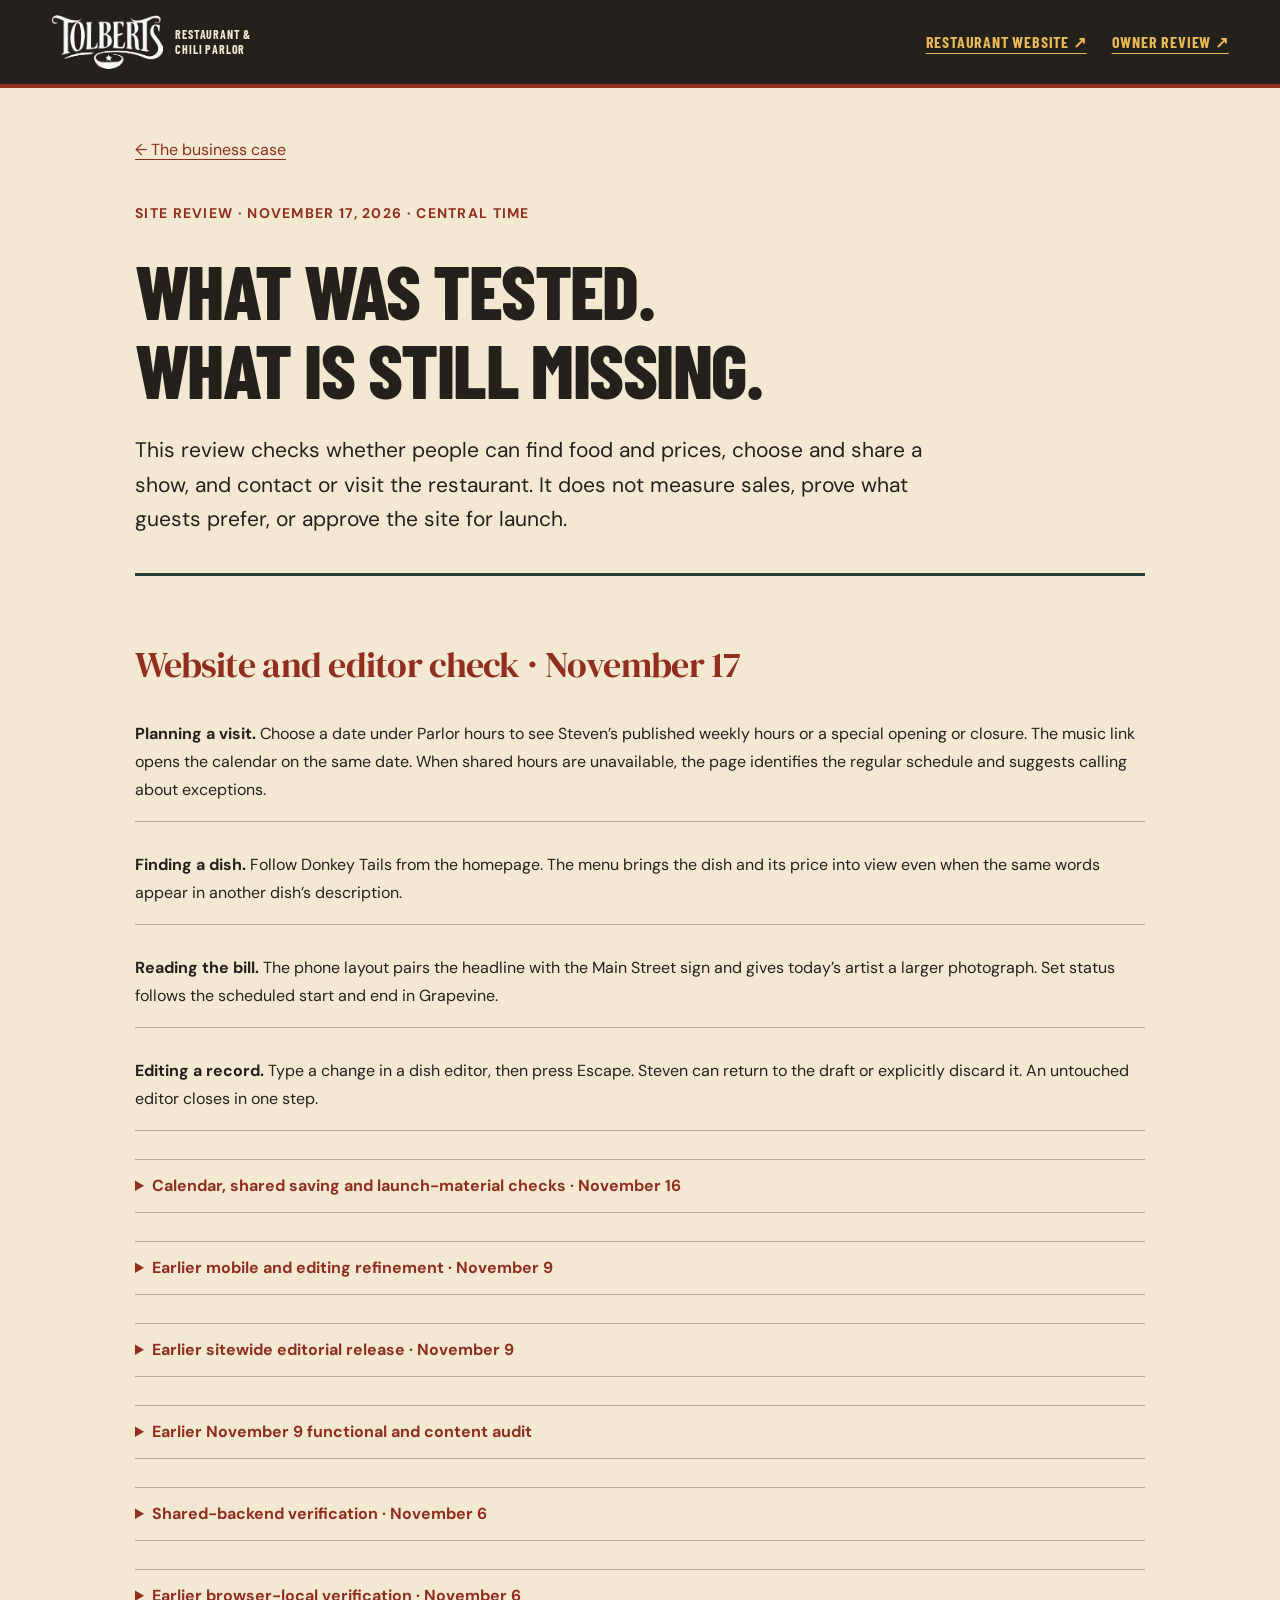
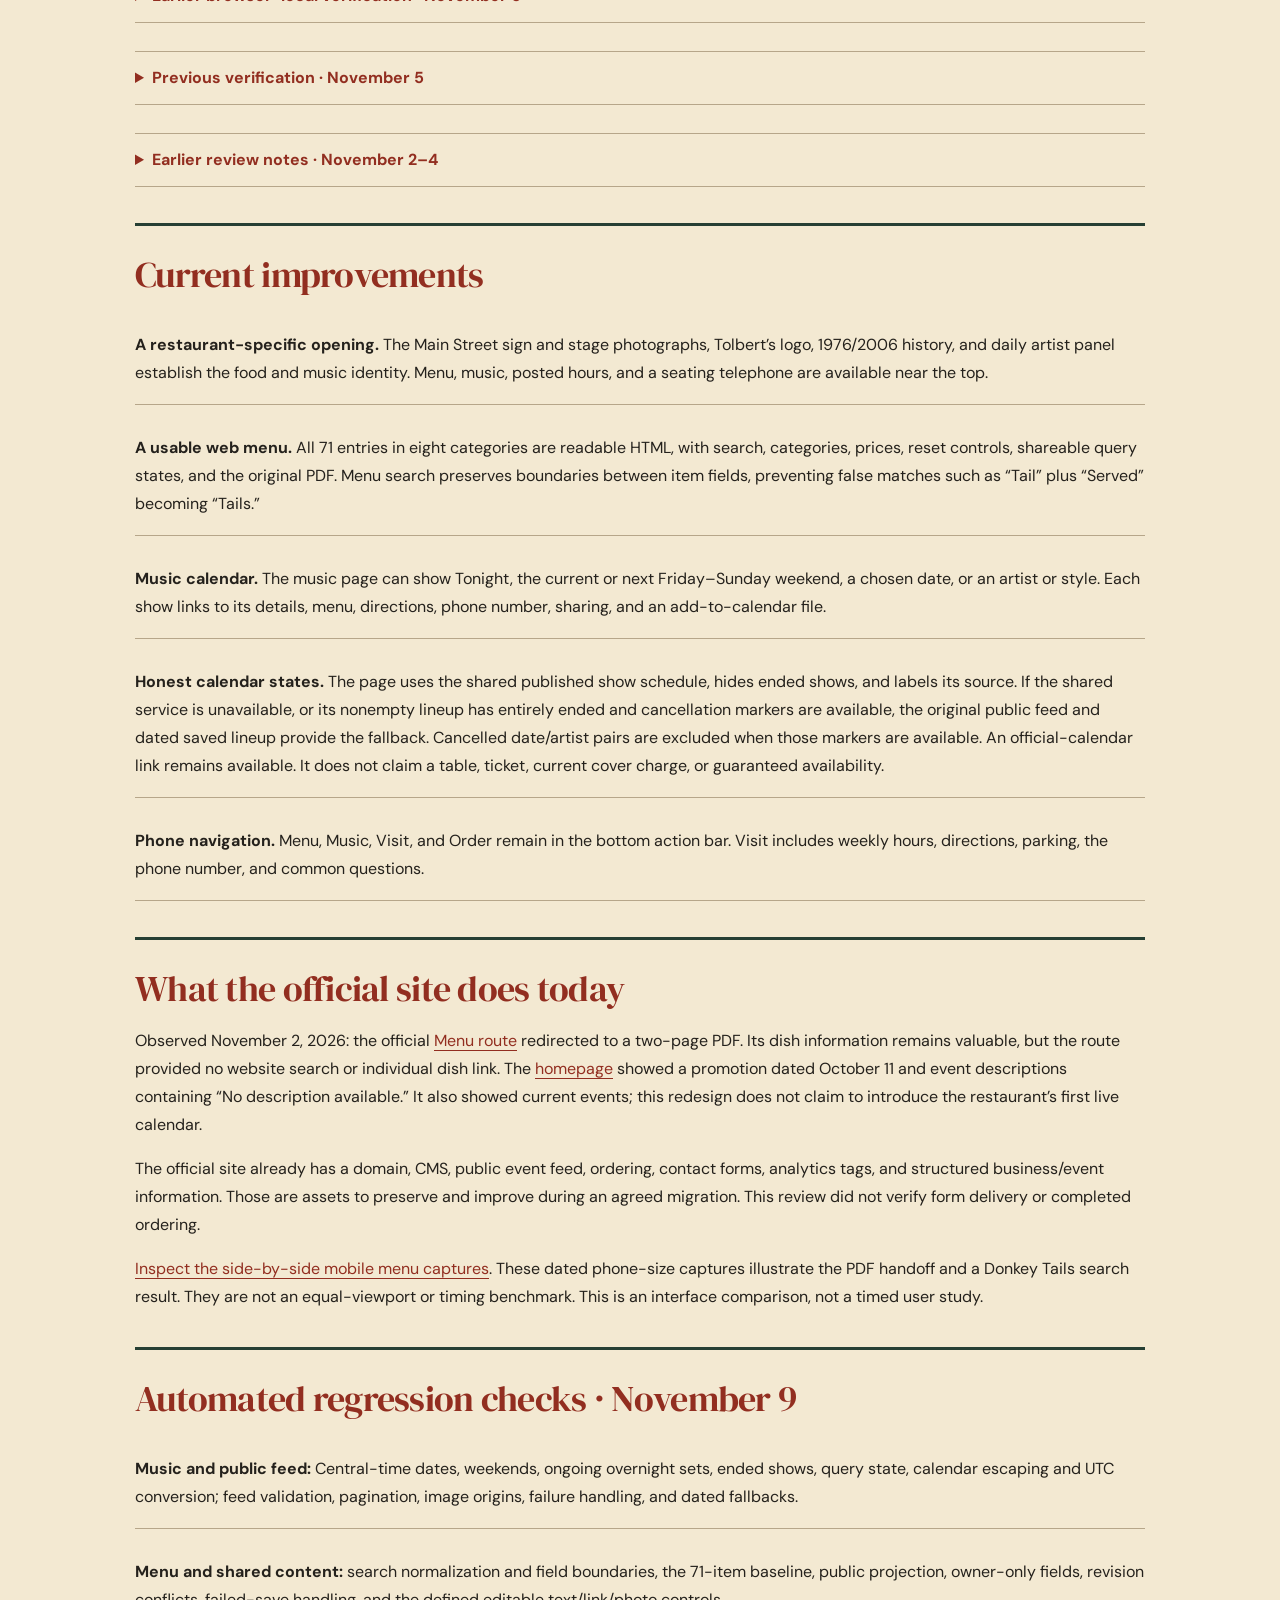
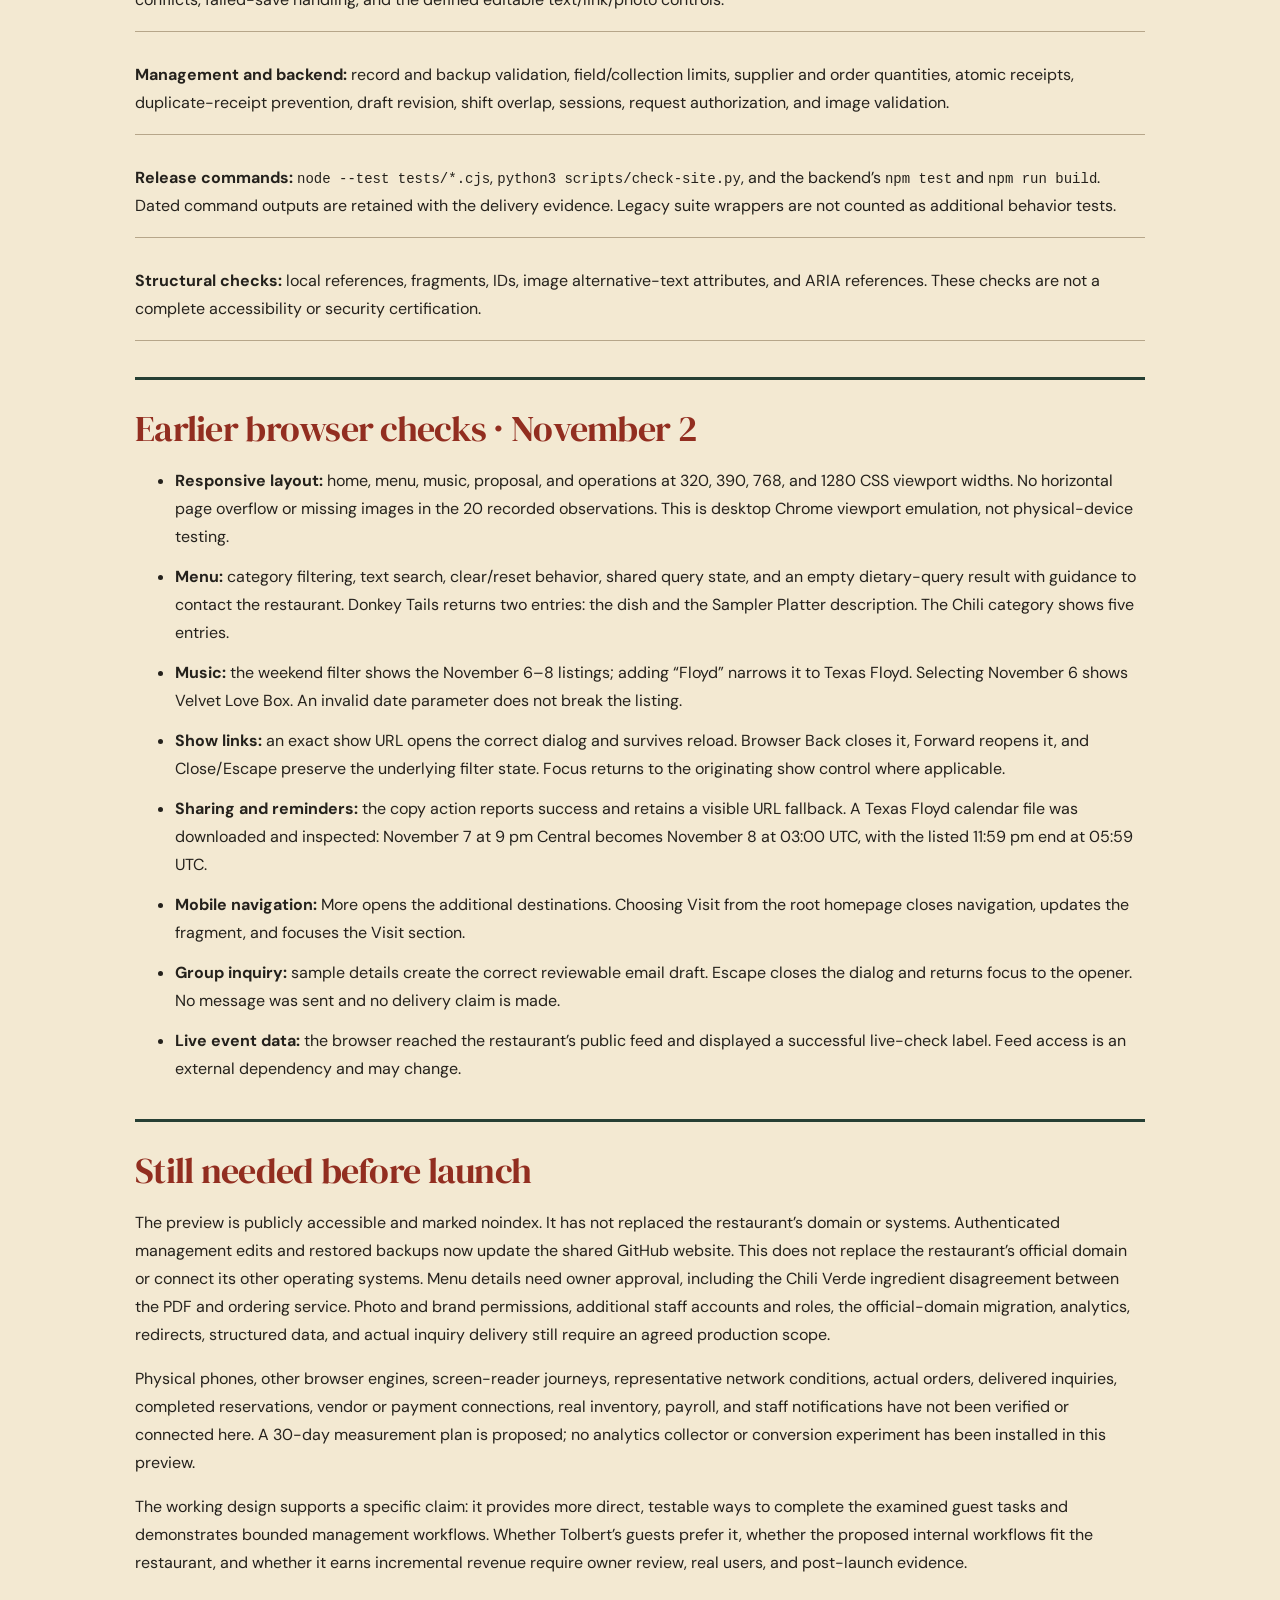
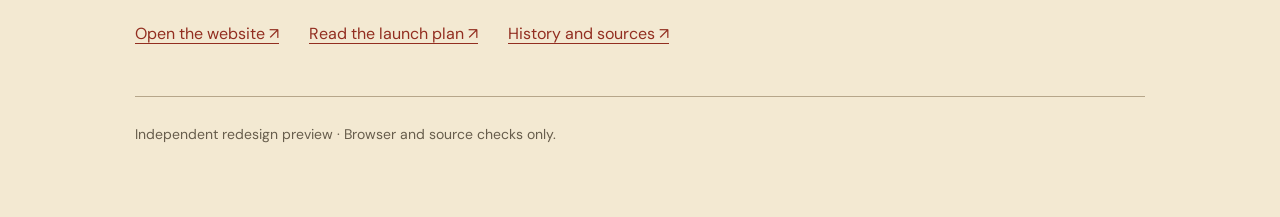
==== commit bb808e5b: "Use plain restaurant language across the homepage, menu, calendar and editor" ====
--- a/audit.html
+++ b/audit.html
@@ -1,9 +1,9 @@
 <!doctype html>
-<html lang="en"><head><meta charset="utf-8"><meta name="viewport" content="width=device-width,initial-scale=1"><meta name="theme-color" content="#263f34"><meta name="robots" content="noindex,nofollow"><title>Evidence &amp; Audit | Tolbert’s Redesign</title><meta name="description" content="Inspect the tested guest journeys, dated comparisons, verification evidence, and remaining production work for the Tolbert’s redesign."><link rel="canonical" href="https://cmcnosky.github.io/tolberts-preview/audit.html"><link rel="icon" href="assets/favicon.svg"><link rel="stylesheet" href="fonts.css"><link rel="stylesheet" href="review.css?v=3"><meta property="og:title" content="Evidence &amp; Audit | Tolbert’s Redesign"><meta property="og:description" content="Inspect the tested guest journeys, dated comparisons, verification evidence, and remaining production work for the Tolbert’s redesign."><meta property="og:type" content="article"><meta property="og:url" content="https://cmcnosky.github.io/tolberts-preview/audit.html"><meta property="og:image" content="https://cmcnosky.github.io/tolberts-preview/assets/social-preview-20261117-tommy-closeup.jpg"><meta property="og:image:width" content="1200"><meta property="og:image:height" content="630"><meta property="og:image:type" content="image/jpeg"><meta property="og:image:alt" content="The tall red Tolbert’s sign at Main and Franklin fills the left half. On the right, a Bowl of Red sits above a close view of Tommy Katona playing guitar with the Texas Flood drummer behind him."><meta name="twitter:card" content="summary_large_image"><meta name="twitter:title" content="Evidence &amp; Audit | Tolbert’s Redesign"><meta name="twitter:description" content="Inspect the tested guest journeys, dated comparisons, verification evidence, and remaining production work for the Tolbert’s redesign."><meta name="twitter:image" content="https://cmcnosky.github.io/tolberts-preview/assets/social-preview-20261117-tommy-closeup.jpg"><meta name="twitter:image:alt" content="The tall red Tolbert’s sign at Main and Franklin fills the left half. On the right, a Bowl of Red sits above a close view of Tommy Katona playing guitar with the Texas Flood drummer behind him."><link rel="stylesheet" href="document-editorial.css?v=1">
+<html lang="en"><head><meta charset="utf-8"><meta name="viewport" content="width=device-width,initial-scale=1"><meta name="theme-color" content="#263f34"><meta name="robots" content="noindex,nofollow"><title>Website Checks | Tolbert’s</title><meta name="description" content="What was tested on the website, when it was tested and what still needs checking."><link rel="canonical" href="https://cmcnosky.github.io/tolberts-preview/audit.html"><link rel="icon" href="assets/favicon.svg"><link rel="stylesheet" href="fonts.css"><link rel="stylesheet" href="review.css?v=3"><meta property="og:title" content="Website Checks | Tolbert’s"><meta property="og:description" content="What was tested on the website, when it was tested and what still needs checking."><meta property="og:type" content="article"><meta property="og:url" content="https://cmcnosky.github.io/tolberts-preview/audit.html"><meta property="og:image" content="https://cmcnosky.github.io/tolberts-preview/assets/social-preview-20261117-bowl-of-red.jpg"><meta property="og:image:width" content="1200"><meta property="og:image:height" content="630"><meta property="og:image:type" content="image/jpeg"><meta property="og:image:alt" content="Tolbert’s red Main Street sign on the left. On the right, a Bowl of Red above Texas Flood guitarist Tommy Katona and his drummer."><meta name="twitter:card" content="summary_large_image"><meta name="twitter:title" content="Website Checks | Tolbert’s"><meta name="twitter:description" content="What was tested on the website, when it was tested and what still needs checking."><meta name="twitter:image" content="https://cmcnosky.github.io/tolberts-preview/assets/social-preview-20261117-bowl-of-red.jpg"><meta name="twitter:image:alt" content="Tolbert’s red Main Street sign on the left. On the right, a Bowl of Red above Texas Flood guitarist Tommy Katona and his drummer."><link rel="stylesheet" href="document-editorial.css?v=1">
 <link rel="stylesheet" href="editorial-readability.css?v=1"></head><body class="editorial-document"><a class="document-skip" href="#document-main">Skip to content</a><header class="document-masthead"><a class="document-brand" href="index.html" aria-label="Tolbert’s home"><img src="assets/logo-white.png" alt="Tolbert’s" width="162" height="78"><span>RESTAURANT &amp;<br>CHILI PARLOR</span></a><nav aria-label="Review navigation"><a href="index.html">Restaurant website ↗</a><a href="proposal.html">Owner review ↗</a></nav></header><main id="document-main">
-<a class="back" href="proposal.html">← The business case</a><p class="eyebrow">END-TO-END REVIEW · NOVEMBER 17, 2026 · CENTRAL TIME</p><h1>A working design.<br>An inspectable case.</h1>
-<p class="lede">This review checks the specific improvements demonstrated by the independent preview: finding food and prices, choosing a show, sharing a plan, and reaching the restaurant. It does not measure sales, prove guest preference, or certify an official launch.</p>
-<section aria-labelledby="november-17-audit"><h2 id="november-17-audit">Guest and editor check · November 17</h2>
+<a class="back" href="proposal.html">← The business case</a><p class="eyebrow">SITE REVIEW · NOVEMBER 17, 2026 · CENTRAL TIME</p><h1>What was tested.<br>What is still missing.</h1>
+<p class="lede">This review checks whether people can find food and prices, choose and share a show, and contact or visit the restaurant. It does not measure sales, prove what guests prefer, or approve the site for launch.</p>
+<section aria-labelledby="november-17-audit"><h2 id="november-17-audit">Website and editor check · November 17</h2>
 <ul class="audit-ledger">
 <li><strong>Planning a visit.</strong> Choose a date under Parlor hours to see Steven’s published weekly hours or a special opening or closure. The music link opens the calendar on the same date. When shared hours are unavailable, the page identifies the regular schedule and suggests calling about exceptions.</li>
 <li><strong>Finding a dish.</strong> Follow Donkey Tails from the homepage. The menu brings the dish and its price into view even when the same words appear in another dish’s description.</li>
@@ -35,8 +35,8 @@
 </ul></section>
 </details>
 <details class="earlier-audits"><summary>Earlier sitewide editorial release · November 9</summary>
-<section aria-labelledby="editorial-release"><h2 id="editorial-release">Sitewide editorial release · November 9</h2>
-<div class="note">The adopted editorial design is now the main homepage. Its white Tolbert’s logo, chili red, cream, gold, and deep green carry through the menu, music calendar, account interface, and supporting review pages. The previous homepage remains a labeled design archive.</div>
+<section aria-labelledby="editorial-release"><h2 id="editorial-release">Sitewide design update · November 9</h2>
+<div class="note">The current homepage design now carries through the menu, music calendar, login area, and review pages. It uses the white Tolbert’s logo with chili red, cream, gold, and deep green. The previous homepage remains available for comparison.</div>
 <ul class="audit-ledger">
 <li><strong>Guest workflows:</strong> menu search, category filtering, empty-search recovery, reset to 71 entries, music date/search filters, show details, copyable show links, a downloaded calendar reminder, and inquiry-draft preparation were exercised with the new styling. Escape returned focus after closing show details. No inquiry was sent.</li>
 <li><strong>Responsive layout:</strong> all 11 root HTML pages were checked at 320, 768, and 1280 CSS pixels. No horizontal page overflow was found after fixing the narrow-screen story heading. These are desktop-browser viewport checks, not physical-device certification.</li>
@@ -109,13 +109,13 @@
 </ul>
 </details>
 <details class="earlier-audits"><summary>Earlier review notes · November 2–4</summary><div class="note"><strong>November 4 finishing pass:</strong> Navigation, colors, header proportions, and mobile actions now align across the homepage, menu, and music finder. Show details use larger supporting text while preserving complete artist artwork. Music filters include a clear reset and recovery from empty results. Automatic calendar refresh preserves keyboard focus on the selected show, or moves focus to the result notice if that show ends. The owner proposal and operating plan now separate the working preview from the paid production scope, and narrow layouts stack comparisons and ownership information vertically. All 36 menu, feed, and music-model regression checks passed in this revision. The source audit confirms all 71 menu entries match their data. The home, menu, music, proposal, and operating-plan pages were checked in the browser at 320, 390, 768, and 1280 CSS pixels: none required horizontal page scrolling, and no failed images were detected in those observations. The proposal comparison and ownership table were also visually inspected at 320px. Menu search/reset, music empty-result recovery, copy feedback, and show-dialog Escape/focus return were exercised. Focus remained on the selected show after 87 seconds, spanning the automatic one-minute refresh. Additional checks exercised mobile navigation, a reviewable group-inquiry draft without sending it, weekend-plus-artist filtering, and Back/Forward/reload for a shared show. A downloaded Texas Floyd calendar file preserved November 7, 9–11:59 pm Central as November 8, 03:00–05:59 UTC and correctly disclosed its saved data source. Menu and music navigation also fit without overlap at the 901px and 1024px breakpoints. These are desktop browser observations, not physical-phone or screen-reader tests.</div><div class="note"><strong>November 3 follow-up:</strong> The homepage preserves the Main Street/sign visual reference supplied by the user. The compact header is followed by a green hours, address, and phone row, then the cream Playing today strip. The repeated top history/address line and duplicate next-show block in the hero were removed to give the Main Street visual more space. The revised header was checked at 320, 390, 768, and 1280 CSS px, with no horizontal overflow and visit-link targets at least 48px high. A later readability pass enlarged the date to 16px, artist name to 36px, set time to 17px, show-details link to 14px, and calendar link to 16px on desktop. Mobile uses 32px artist names, 15px set times, and 13–14px action text. The green strip’s values and helpers were enlarged too; word and number groups wrap together. Browser checks at 320, 390, 768, 901, and 1280 CSS px found no horizontal clipping in these rows. Every current lineup card places its date outside the image; artwork is shown complete, and the show dialog offers a full-size image link. The chili and venue photographs retain their original composition, with captions outside the photographs. The repeated bar photograph and story-image year badge were removed. Music layouts were checked at 320, 390, 768, and 1280 CSS px; the six current show cards had no date/image overlap or horizontal overflow. The revised homepage was visually checked on phone and desktop. Close/Escape, focus return, Back/Forward, search, weekend filtering, copy feedback, and a downloaded calendar file were checked. Regression suites total 36 passing checks. These are browser and source observations, not a user preference study. The November 2 observations below describe that earlier review.</div><div class="note"><strong>November 2 review:</strong> 34 automated regression tests passed. Five pages were inspected in Chrome at four viewport widths, with no horizontal overflow or missing images in those 20 observations. Primary menu, show, mobile-navigation, and inquiry-draft interactions were also exercised in the browser. The exact checks and remaining production work are below.</div></details>
-<h2>What changed, and why it is useful</h2><ul class="audit-ledger">
+<h2>Current improvements</h2><ul class="audit-ledger">
 <li><strong>A restaurant-specific opening.</strong> The Main Street sign and stage photographs, Tolbert’s logo, 1976/2006 history, and daily artist panel establish the food and music identity. Menu, music, posted hours, and a seating telephone are available near the top.</li>
 <li><strong>A usable web menu.</strong> All 71 entries in eight categories are readable HTML, with search, categories, prices, reset controls, shareable query states, and the original PDF. Menu search preserves boundaries between item fields, preventing false matches such as “Tail” plus “Served” becoming “Tails.”</li>
-<li><strong>A night-out planning tool.</strong> A dedicated music page offers Tonight, the current or next Friday–Sunday weekend, a date selector, and artist/style search. Each show links directly to its details, menu, directions, seating phone number, sharing, and a calendar file.</li>
+<li><strong>Music calendar.</strong> The music page can show Tonight, the current or next Friday–Sunday weekend, a chosen date, or an artist or style. Each show links to its details, menu, directions, phone number, sharing, and an add-to-calendar file.</li>
 <li><strong>Honest calendar states.</strong> The page uses the shared published show schedule, hides ended shows, and labels its source. If the shared service is unavailable, or its nonempty lineup has entirely ended and cancellation markers are available, the original public feed and dated saved lineup provide the fallback. Cancelled date/artist pairs are excluded when those markers are available. An official-calendar link remains available. It does not claim a table, ticket, current cover charge, or guaranteed availability.</li>
-<li><strong>Clear mobile actions.</strong> Menu, Music, Visit, and Order remain in the bottom action bar. The Visit section gathers weekly hours, directions, parking, calling, and common questions.</li></ul>
-<h2>The current-site comparison</h2><p>Observed November 2, 2026: the official <a href="https://tolbertsrestaurant.com/menu/" target="_blank" rel="noopener">Menu route</a> redirected to a two-page PDF. Its dish information remains valuable, but the route provided no website search or individual dish link. The <a href="https://tolbertsrestaurant.com/" target="_blank" rel="noopener">homepage</a> showed a promotion dated October 11 and event descriptions containing “No description available.” It also showed current events; this redesign does not claim to introduce the restaurant’s first live calendar.</p><p>The official site already has a domain, CMS, public event feed, ordering, contact forms, analytics tags, and structured business/event information. Those are assets to preserve and improve during an agreed migration. This review did not verify form delivery or completed ordering.</p><p><a href="proposal.html#compare">Inspect the side-by-side mobile menu captures</a>. These dated phone-size captures illustrate the PDF handoff and a Donkey Tails search result. They are not an equal-viewport or timing benchmark. This is an interface comparison, not a timed user study.</p>
+<li><strong>Phone navigation.</strong> Menu, Music, Visit, and Order remain in the bottom action bar. Visit includes weekly hours, directions, parking, the phone number, and common questions.</li></ul>
+<h2>What the official site does today</h2><p>Observed November 2, 2026: the official <a href="https://tolbertsrestaurant.com/menu/" target="_blank" rel="noopener">Menu route</a> redirected to a two-page PDF. Its dish information remains valuable, but the route provided no website search or individual dish link. The <a href="https://tolbertsrestaurant.com/" target="_blank" rel="noopener">homepage</a> showed a promotion dated October 11 and event descriptions containing “No description available.” It also showed current events; this redesign does not claim to introduce the restaurant’s first live calendar.</p><p>The official site already has a domain, CMS, public event feed, ordering, contact forms, analytics tags, and structured business/event information. Those are assets to preserve and improve during an agreed migration. This review did not verify form delivery or completed ordering.</p><p><a href="proposal.html#compare">Inspect the side-by-side mobile menu captures</a>. These dated phone-size captures illustrate the PDF handoff and a Donkey Tails search result. They are not an equal-viewport or timing benchmark. This is an interface comparison, not a timed user study.</p>
 <h2>Automated regression checks · November 9</h2><ul class="audit-ledger">
 <li><strong>Music and public feed:</strong> Central-time dates, weekends, ongoing overnight sets, ended shows, query state, calendar escaping and UTC conversion; feed validation, pagination, image origins, failure handling, and dated fallbacks.</li>
 <li><strong>Menu and shared content:</strong> search normalization and field boundaries, the 71-item baseline, public projection, owner-only fields, revision conflicts, failed-save handling, and the defined editable text/link/photo controls.</li>
@@ -131,5 +131,5 @@
 <li><strong>Mobile navigation:</strong> More opens the additional destinations. Choosing Visit from the root homepage closes navigation, updates the fragment, and focuses the Visit section.</li>
 <li><strong>Group inquiry:</strong> sample details create the correct reviewable email draft. Escape closes the dialog and returns focus to the opener. No message was sent and no delivery claim is made.</li>
 <li><strong>Live event data:</strong> the browser reached the restaurant’s public feed and displayed a successful live-check label. Feed access is an external dependency and may change.</li></ul>
-<h2>What remains before an official launch</h2><p>The preview is publicly accessible and marked noindex. It has not replaced the restaurant’s domain or systems. Authenticated management edits and restored backups now update the shared GitHub website. This does not replace the restaurant’s official domain or connect its other operating systems. Menu details need owner approval, including the Chili Verde ingredient disagreement between the PDF and ordering service. Photo and brand permissions, additional staff accounts and roles, the official-domain migration, analytics, redirects, structured data, and actual inquiry delivery still require an agreed production scope.</p><p>Physical phones, other browser engines, screen-reader journeys, representative network conditions, actual orders, delivered inquiries, completed reservations, vendor or payment connections, real inventory, payroll, and staff notifications have not been verified or connected here. A 30-day measurement plan is proposed; no analytics collector or conversion experiment has been installed in this preview.</p><p>The working design supports a specific claim: it provides more direct, testable ways to complete the examined guest tasks and demonstrates bounded management workflows. Whether Tolbert’s guests prefer it, whether the proposed internal workflows fit the restaurant, and whether it earns incremental revenue require owner review, real users, and post-launch evidence.</p>
-<p class="links"><a href="index.html">Open the guest experience ↗</a><a href="operations.html">Review the operating plan ↗</a><a href="research.html">History, sources &amp; provenance ↗</a></p><footer>Independent redesign preview · Browser QA and source checks, not production acceptance.</footer></main></body></html>
+<h2>Still needed before launch</h2><p>The preview is publicly accessible and marked noindex. It has not replaced the restaurant’s domain or systems. Authenticated management edits and restored backups now update the shared GitHub website. This does not replace the restaurant’s official domain or connect its other operating systems. Menu details need owner approval, including the Chili Verde ingredient disagreement between the PDF and ordering service. Photo and brand permissions, additional staff accounts and roles, the official-domain migration, analytics, redirects, structured data, and actual inquiry delivery still require an agreed production scope.</p><p>Physical phones, other browser engines, screen-reader journeys, representative network conditions, actual orders, delivered inquiries, completed reservations, vendor or payment connections, real inventory, payroll, and staff notifications have not been verified or connected here. A 30-day measurement plan is proposed; no analytics collector or conversion experiment has been installed in this preview.</p><p>The working design supports a specific claim: it provides more direct, testable ways to complete the examined guest tasks and demonstrates bounded management workflows. Whether Tolbert’s guests prefer it, whether the proposed internal workflows fit the restaurant, and whether it earns incremental revenue require owner review, real users, and post-launch evidence.</p>
+<p class="links"><a href="index.html">Open the website ↗</a><a href="operations.html">Read the launch plan ↗</a><a href="research.html">History and sources ↗</a></p><footer>Independent redesign preview · Browser and source checks only.</footer></main></body></html>
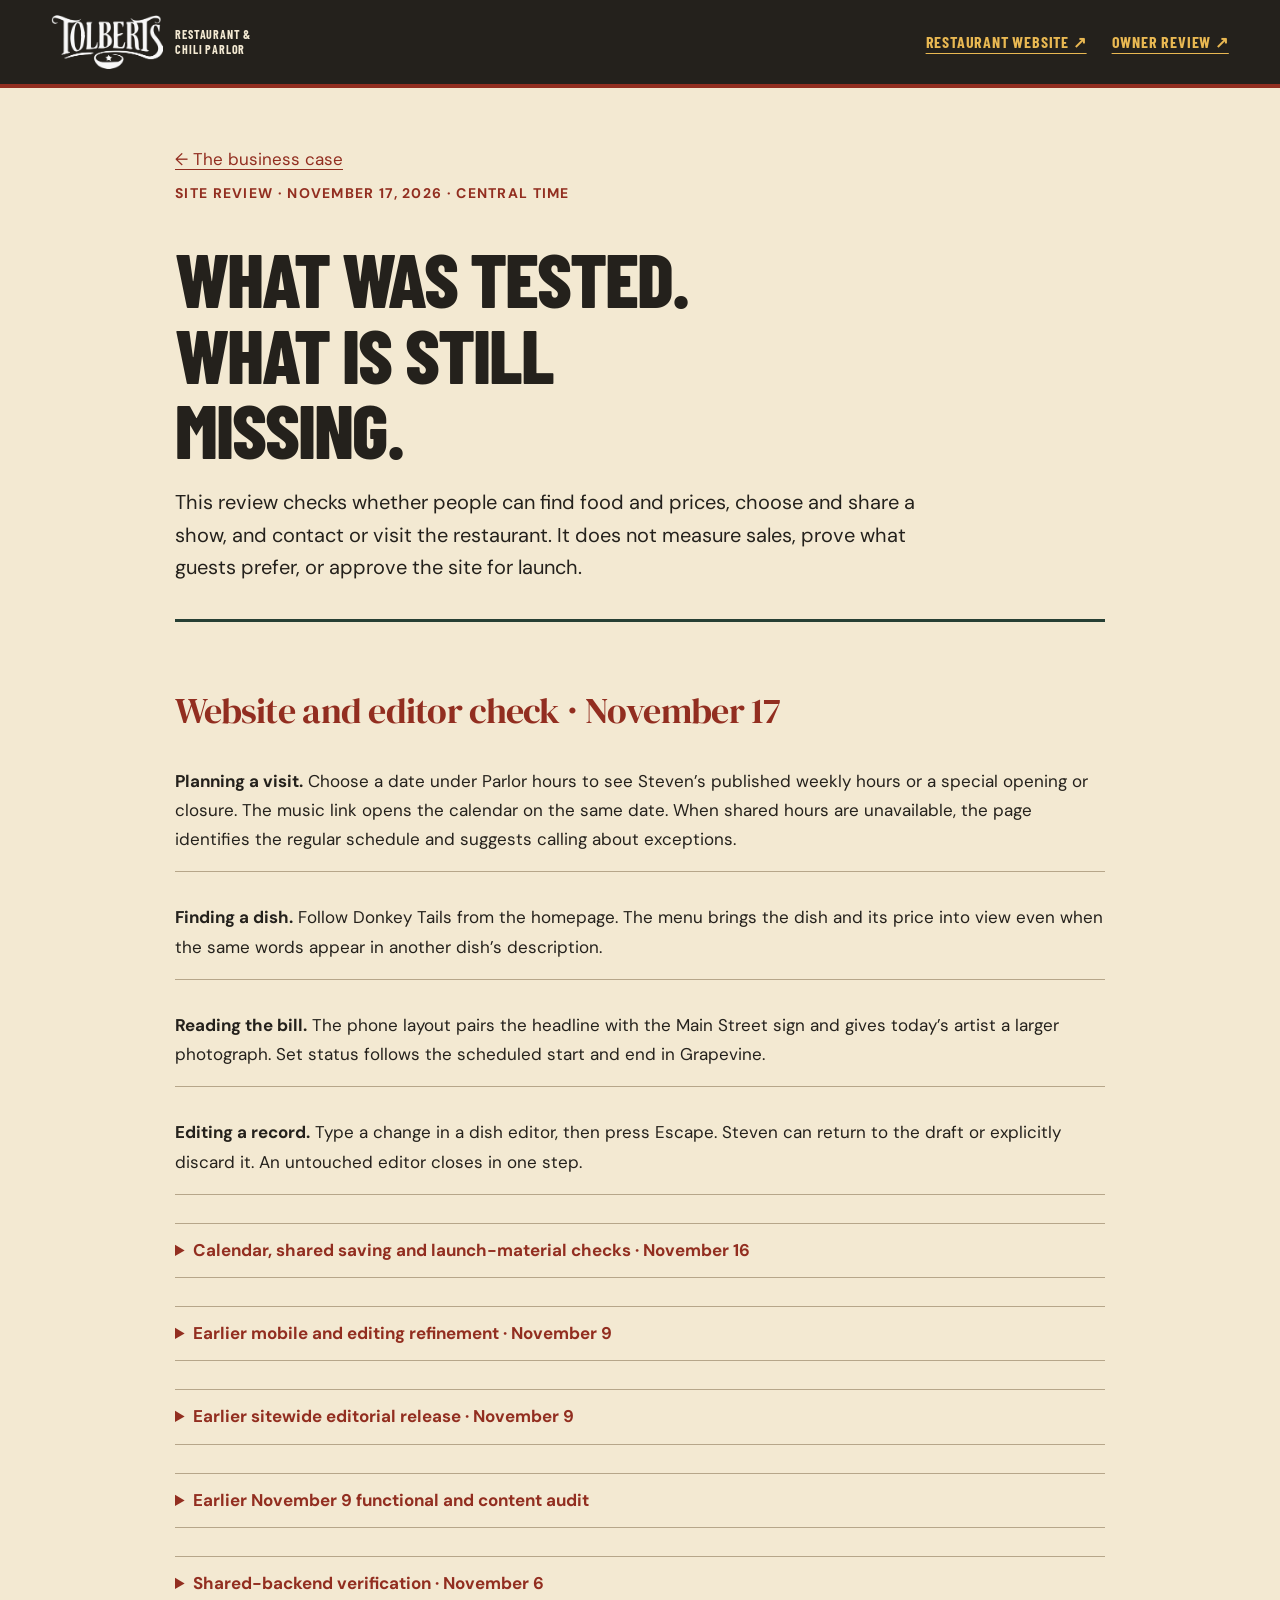
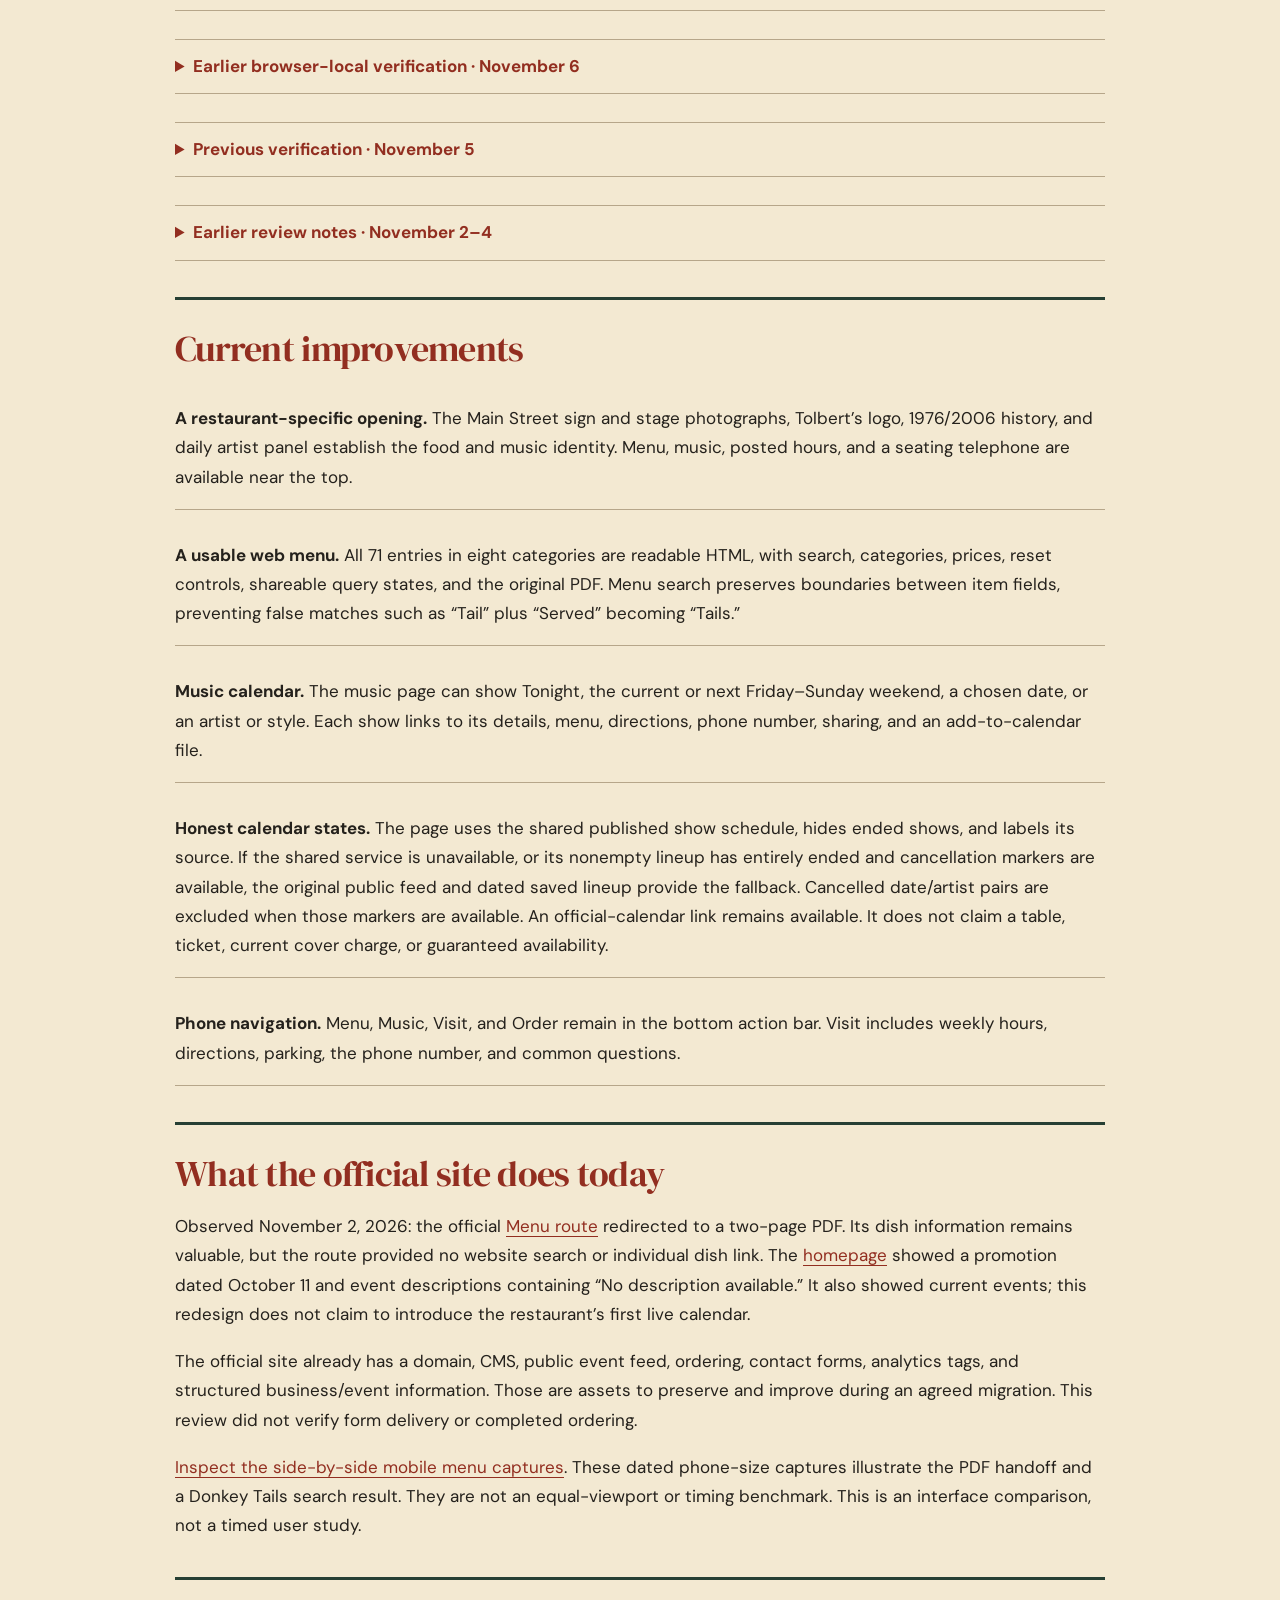
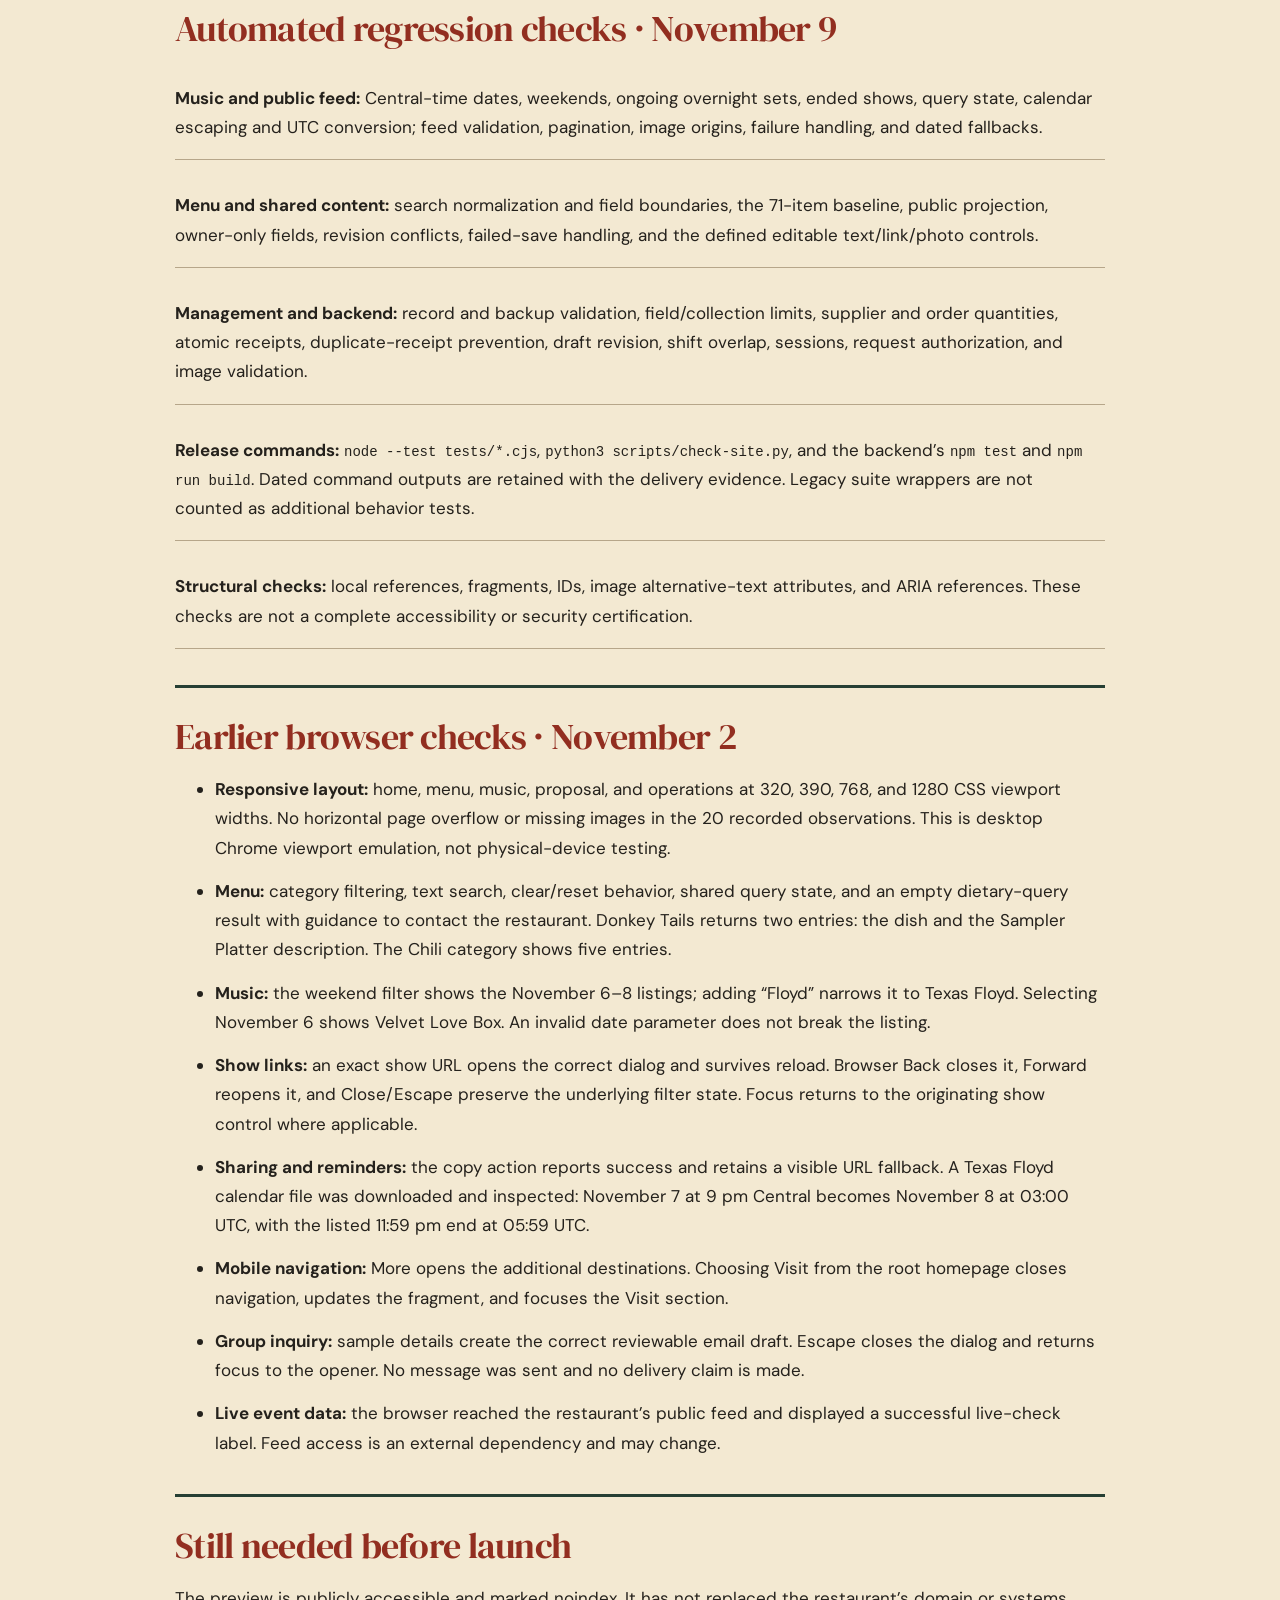
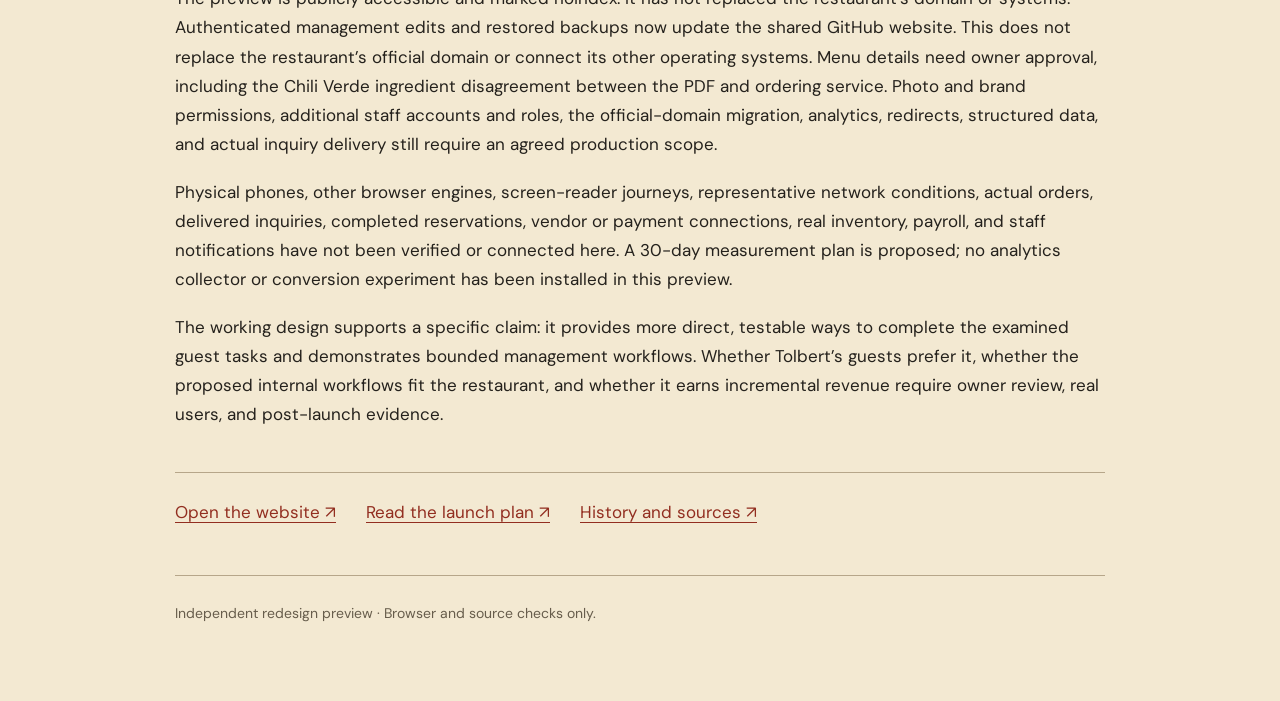
==== commit ba0ac21a: "Lead with the Main Street sign and lay out the food menu and stage bill as print spreads" ====
--- a/audit.html
+++ b/audit.html
@@ -1,6 +1,6 @@
 <!doctype html>
-<html lang="en"><head><meta charset="utf-8"><meta name="viewport" content="width=device-width,initial-scale=1"><meta name="theme-color" content="#263f34"><meta name="robots" content="noindex,nofollow"><title>Website Checks | Tolbert’s</title><meta name="description" content="What was tested on the website, when it was tested and what still needs checking."><link rel="canonical" href="https://cmcnosky.github.io/tolberts-preview/audit.html"><link rel="icon" href="assets/favicon.svg"><link rel="stylesheet" href="fonts.css"><link rel="stylesheet" href="review.css?v=3"><meta property="og:title" content="Website Checks | Tolbert’s"><meta property="og:description" content="What was tested on the website, when it was tested and what still needs checking."><meta property="og:type" content="article"><meta property="og:url" content="https://cmcnosky.github.io/tolberts-preview/audit.html"><meta property="og:image" content="https://cmcnosky.github.io/tolberts-preview/assets/social-preview-20261117-bowl-of-red.jpg"><meta property="og:image:width" content="1200"><meta property="og:image:height" content="630"><meta property="og:image:type" content="image/jpeg"><meta property="og:image:alt" content="Tolbert’s red Main Street sign on the left. On the right, a Bowl of Red above Texas Flood guitarist Tommy Katona and his drummer."><meta name="twitter:card" content="summary_large_image"><meta name="twitter:title" content="Website Checks | Tolbert’s"><meta name="twitter:description" content="What was tested on the website, when it was tested and what still needs checking."><meta name="twitter:image" content="https://cmcnosky.github.io/tolberts-preview/assets/social-preview-20261117-bowl-of-red.jpg"><meta name="twitter:image:alt" content="Tolbert’s red Main Street sign on the left. On the right, a Bowl of Red above Texas Flood guitarist Tommy Katona and his drummer."><link rel="stylesheet" href="document-editorial.css?v=1">
-<link rel="stylesheet" href="editorial-readability.css?v=1"></head><body class="editorial-document"><a class="document-skip" href="#document-main">Skip to content</a><header class="document-masthead"><a class="document-brand" href="index.html" aria-label="Tolbert’s home"><img src="assets/logo-white.png" alt="Tolbert’s" width="162" height="78"><span>RESTAURANT &amp;<br>CHILI PARLOR</span></a><nav aria-label="Review navigation"><a href="index.html">Restaurant website ↗</a><a href="proposal.html">Owner review ↗</a></nav></header><main id="document-main">
+<html lang="en"><head><meta charset="utf-8"><meta name="viewport" content="width=device-width,initial-scale=1"><meta name="theme-color" content="#263f34"><meta name="robots" content="noindex,nofollow"><title>Website Checks | Tolbert’s</title><meta name="description" content="What was tested on the website, when it was tested and what still needs checking."><link rel="canonical" href="https://cmcnosky.github.io/tolberts-preview/audit.html"><link rel="icon" href="assets/favicon.svg"><link rel="stylesheet" href="fonts.css"><link rel="stylesheet" href="review.css?v=3"><meta property="og:title" content="Website Checks | Tolbert’s"><meta property="og:description" content="What was tested on the website, when it was tested and what still needs checking."><meta property="og:type" content="article"><meta property="og:url" content="https://cmcnosky.github.io/tolberts-preview/audit.html"><meta property="og:image" content="https://cmcnosky.github.io/tolberts-preview/assets/social-preview-20261117-bowl-of-red.jpg"><meta property="og:image:width" content="1200"><meta property="og:image:height" content="630"><meta property="og:image:type" content="image/jpeg"><meta property="og:image:alt" content="Tolbert’s red Main Street sign on the left. On the right, a Bowl of Red above Texas Flood guitarist Tommy Katona and his drummer."><meta name="twitter:card" content="summary_large_image"><meta name="twitter:title" content="Website Checks | Tolbert’s"><meta name="twitter:description" content="What was tested on the website, when it was tested and what still needs checking."><meta name="twitter:image" content="https://cmcnosky.github.io/tolberts-preview/assets/social-preview-20261117-bowl-of-red.jpg"><meta name="twitter:image:alt" content="Tolbert’s red Main Street sign on the left. On the right, a Bowl of Red above Texas Flood guitarist Tommy Katona and his drummer."><link rel="stylesheet" href="document-editorial.css?v=2">
+<link rel="stylesheet" href="editorial-readability.css?v=2"></head><body class="editorial-document"><a class="document-skip" href="#document-main">Skip to content</a><header class="document-masthead"><a class="document-brand" href="index.html" aria-label="Tolbert’s home"><img src="assets/logo-white.png" alt="Tolbert’s" width="162" height="78"><span>RESTAURANT &amp;<br>CHILI PARLOR</span></a><nav aria-label="Review navigation"><a href="index.html">Restaurant website ↗</a><a href="proposal.html">Owner review ↗</a></nav></header><main id="document-main">
 <a class="back" href="proposal.html">← The business case</a><p class="eyebrow">SITE REVIEW · NOVEMBER 17, 2026 · CENTRAL TIME</p><h1>What was tested.<br>What is still missing.</h1>
 <p class="lede">This review checks whether people can find food and prices, choose and share a show, and contact or visit the restaurant. It does not measure sales, prove what guests prefer, or approve the site for launch.</p>
 <section aria-labelledby="november-17-audit"><h2 id="november-17-audit">Website and editor check · November 17</h2>
--- a/document-editorial.css
+++ b/document-editorial.css
@@ -1,5 +1,5 @@
 /* Shared identity for the supporting review documents. */
-body.editorial-document{--cream:#f3e9d2;--paper:#fff8e9;--ink:#24211c;--red:#922e20;--gold:#e9b852;--sage:#263f34;--line:#b6a68a;margin:0;padding:0;background:var(--cream);color:var(--ink);font:16px/1.75 'DM Sans',Arial,sans-serif}
+body.editorial-document{--cream:#f3e9d2;--paper:#fff8e9;--ink:#24211c;--red:#922e20;--gold:#e9b852;--sage:#263f34;--line:#b6a68a;margin:0;padding:0;background:var(--cream);color:var(--ink);font:17px/1.72 'DM Sans',Arial,sans-serif}
 .editorial-document .document-masthead{display:flex;align-items:center;justify-content:space-between;gap:28px;padding:12px 4%;background:var(--ink);color:var(--cream);border-bottom:4px solid var(--red)}
 .editorial-document .document-brand{display:flex;align-items:center;gap:12px;color:var(--cream);text-decoration:none;flex-shrink:0}
 .editorial-document .document-brand img{width:112px;height:60px;object-fit:contain;filter:none}
@@ -8,12 +8,25 @@
 .editorial-document .document-masthead nav a{color:var(--gold);font:700 16px/1.4 'Barlow Condensed',sans-serif;text-transform:uppercase;letter-spacing:.05em;text-underline-offset:5px;min-height:44px;display:inline-flex;align-items:center}
 .editorial-document .document-skip{position:fixed;left:16px;top:-90px;z-index:100;padding:14px 20px;background:var(--ink);color:var(--cream)}
 .editorial-document .document-skip:focus{top:12px}
-.editorial-document main{width:100%;max-width:1080px;margin:auto;padding:40px 35px 70px}
-.editorial-document h1{font:800 clamp(44px,6vw,82px)/1.02 'Barlow Condensed',sans-serif;text-transform:uppercase;letter-spacing:-.02em}
+.editorial-document main{width:100%;max-width:1000px;margin:auto;padding:50px 35px 76px}
+.editorial-document h1{max-width:15ch;margin:36px 0 20px;font:800 clamp(48px,6vw,78px)/.98 'Barlow Condensed',sans-serif;text-transform:uppercase;letter-spacing:-.025em}
 .editorial-document h2{font:400 36px/1.15 'DM Serif Display',Georgia,serif;color:var(--red);text-transform:none;letter-spacing:-.02em}
 .editorial-document h3{font-family:'DM Serif Display',Georgia,serif;font-size:26px;font-weight:400;text-transform:none}
 .editorial-document .eyebrow,.editorial-document .meta{font-size:14px;line-height:1.6}
-.editorial-document .note{background:#e8dbbc;border-color:var(--red);border-radius:0;box-shadow:none}
+.editorial-document .lede{max-width:760px;margin-bottom:22px;font-size:20px;line-height:1.62}
+.editorial-document .meta{max-width:850px;color:#645d51;letter-spacing:.055em}
+.editorial-document main>p:not(.lede):not(.meta):not(.links),.editorial-document main>ul,.editorial-document main>ol{max-width:78ch}
+.editorial-document main>section,.editorial-document main>h2{border-top:3px solid var(--sage);padding-top:32px;margin-top:46px}
+.editorial-document p{margin-top:0;margin-bottom:18px}
+.editorial-document li{margin-bottom:14px}
+.editorial-document table{margin:26px 0 34px;border-top:3px solid var(--sage)}
+.editorial-document th{font-size:15px;letter-spacing:.025em}
+.editorial-document td{font-size:16px;line-height:1.65}
+.editorial-document .decision-list{margin-top:22px;margin-bottom:42px}
+.editorial-document .decision-list li{padding:26px}
+.editorial-document .decision-list span{font-size:16px;line-height:1.55}
+.editorial-document .note{max-width:880px;margin:30px 0;padding:23px 26px;background:#e8dbbc;border-color:var(--red);border-radius:0;box-shadow:none}
+.editorial-document .links{margin-top:42px;padding-top:18px;border-top:1px solid var(--line)}
 .editorial-document a:focus-visible{outline:3px solid var(--gold);outline-offset:4px;box-shadow:0 0 0 6px var(--ink)}
-@media(max-width:620px){.editorial-document .document-masthead{padding:12px 20px;gap:15px;flex-wrap:wrap}.editorial-document .document-masthead nav{gap:20px}.editorial-document main{padding:28px 22px 55px}.editorial-document h2{font-size:30px}}
+@media(max-width:620px){body.editorial-document{font-size:16px;line-height:1.68}.editorial-document .document-masthead{padding:12px 18px;gap:12px;flex-wrap:wrap}.editorial-document .document-brand img{width:104px;height:55px}.editorial-document .document-masthead nav{width:100%;justify-content:space-between;gap:14px;border-top:1px solid rgba(243,233,210,.22)}.editorial-document .document-masthead nav a{font-size:15px}.editorial-document main{padding:30px 20px 56px}.editorial-document h1{margin:27px 0 17px;font-size:clamp(44px,12.7vw,58px);line-height:.99}.editorial-document h2{font-size:31px;line-height:1.1}.editorial-document .lede{font-size:18px;line-height:1.55}.editorial-document .meta{font-size:13px;line-height:1.55}.editorial-document main>section,.editorial-document main>h2{padding-top:26px;margin-top:36px}.editorial-document .note{margin:25px 0;padding:20px}.editorial-document .decision-list li{padding:21px 18px}.editorial-document .decision-list span,.editorial-document td{font-size:16px}.editorial-document table{margin-block:22px 30px}.editorial-document .links{gap:9px}.editorial-document .links a{width:100%;padding-block:6px;border-bottom:1px solid var(--line)}}
 @media print{.editorial-document .document-masthead,.editorial-document .document-skip{display:none}.editorial-document main{padding:0;max-width:none}.editorial-document{background:white;color:black}}
--- a/editorial-readability.css
+++ b/editorial-readability.css
@@ -2,12 +2,22 @@
    Keep the historical homepage and the print layouts unchanged. */
 @media screen {
   :is(.editorial-home,.menu-page,.music-page) {
+    --guest-gutter:max(clamp(18px,4vw,56px),calc((100% - 1240px) / 2));
+    --guest-header-height:76px;
     --line:#95866d;
     --soft-sage:#e2e7d8;
     --warm-paper:#fbf4e5;
   }
 
   /* Navigation remains compact, with readable labels and the approved wordmark. */
+  :is(.editorial-home,.menu-page,.music-page) .header {
+    height:var(--guest-header-height); padding:6px var(--guest-gutter);
+    justify-content:flex-start; gap:clamp(10px,1.25vw,20px);
+  }
+  :is(.editorial-home,.menu-page,.music-page) .header .brand { margin-right:auto; }
+  :is(.editorial-home,.menu-page,.music-page) .header .desktop-nav { margin-inline:0 clamp(8px,1.3vw,22px); }
+  :is(.editorial-home,.menu-page,.music-page) .header .order-link { margin-left:0; }
+  :is(.editorial-home,.menu-page,.music-page) #mobile-nav { right:var(--guest-gutter); }
   :is(.editorial-home,.menu-page,.music-page) .desktop-nav { font-size:17px; gap:22px; letter-spacing:.04em; }
   :is(.editorial-home,.menu-page,.music-page) .header .brand span { font-size:12px; letter-spacing:.04em; }
   :is(.editorial-home,.menu-page,.music-page) .header .order-link { font-size:17px; }
@@ -18,8 +28,8 @@
   :is(.editorial-home,.menu-page,.music-page) .footer-bottom { font-size:14px; line-height:1.7; }
 
   /* Give each chapter a visible edge; the lighter sections have distinct paper tones. */
-  .editorial-home .visit-summary.with-today { border-bottom:2px solid var(--ink); padding-block:13px; }
-  .editorial-home .today-stage { background:var(--warm-paper); border-bottom:3px solid var(--ink); padding-block:15px; }
+  .editorial-home .visit-summary.with-today { border-bottom:1px solid #213429; }
+  .editorial-home .today-stage { background:var(--warm-paper); border-bottom:2px solid var(--ink); }
   .editorial-home .parlor-hero { border-bottom:3px solid var(--ink); }
   .editorial-home .menu-section { background:var(--cream); }
   .editorial-home .music-section { border-top:3px solid var(--gold); }
@@ -148,15 +158,19 @@
   :is(.editorial-home,.menu-page,.music-page) .desktop-nav { gap:16px; }
 }
 @media screen and (max-width:760px) {
+  :is(.editorial-home,.menu-page,.music-page) { --guest-header-height:66px; }
+  :is(.editorial-home,.menu-page,.music-page) .header .brand { height:48px; }
+  :is(.editorial-home,.menu-page,.music-page) #mobile-nav { right:0; }
+  :is(.editorial-home,.menu-page,.music-page) .mobile-bottom>a {
+    min-height:48px; padding:7px 4px; display:flex; align-items:center; justify-content:center;
+  }
   /* The full restaurant name is prominent in the page; avoid a tiny duplicate beside the logo. */
   :is(.editorial-home,.menu-page,.music-page) .header .brand { width:100px; }
   :is(.editorial-home,.menu-page,.music-page) .header .brand span { display:none; }
   :is(.editorial-home,.menu-page,.music-page) .header .order-link { font-size:16px; gap:9px; padding:12px; }
   :is(.editorial-home,.menu-page,.music-page) .mobile-bottom>a { font-size:15px; line-height:1.3; }
-  .editorial-home .visit-summary.with-today { padding-block:13px; }
   .editorial-home .visit-summary.with-today strong { font-size:16px; }
   .editorial-home .visit-summary.with-today small { font-size:14px; white-space:normal; }
-  .editorial-home .today-stage { padding-block:15px; }
   .editorial-home .today-artist-name { font-size:28px; }
   .editorial-home .today-artist-time { font-size:16px; }
   .editorial-home .today-card-label { font-size:14px; }
@@ -167,10 +181,14 @@
   .editorial-home .lineup-bottom p { max-width:none; }
 }
 @media screen and (max-width:400px) {
-  :is(.editorial-home,.menu-page,.music-page) .header { padding-inline:12px; gap:8px; }
+  :is(.editorial-home,.menu-page,.music-page) .header { padding-inline:var(--guest-gutter); gap:8px; }
   :is(.editorial-home,.menu-page,.music-page) .header .brand { width:96px; }
   :is(.editorial-home,.menu-page,.music-page) .header .brand img { width:96px; }
   :is(.editorial-home,.menu-page,.music-page) .header .order-link { padding:11px 10px; gap:8px; }
-  .editorial-home .visit-summary.with-today { padding-inline:12px; gap:8px; }
-  .editorial-home .visit-summary.with-today>a { padding-right:6px; }
 }
+
+@media screen and (max-width: 370px) {
+  :is(.editorial-home,.menu-page,.music-page) .header .order-link { white-space:nowrap; }
+  :is(.editorial-home,.menu-page,.music-page) .header .order-link span { display:none; }
+  :is(.editorial-home,.menu-page,.music-page) .mobile-bottom { grid-template-columns: .88fr 1.24fr .88fr 1fr; }
+}
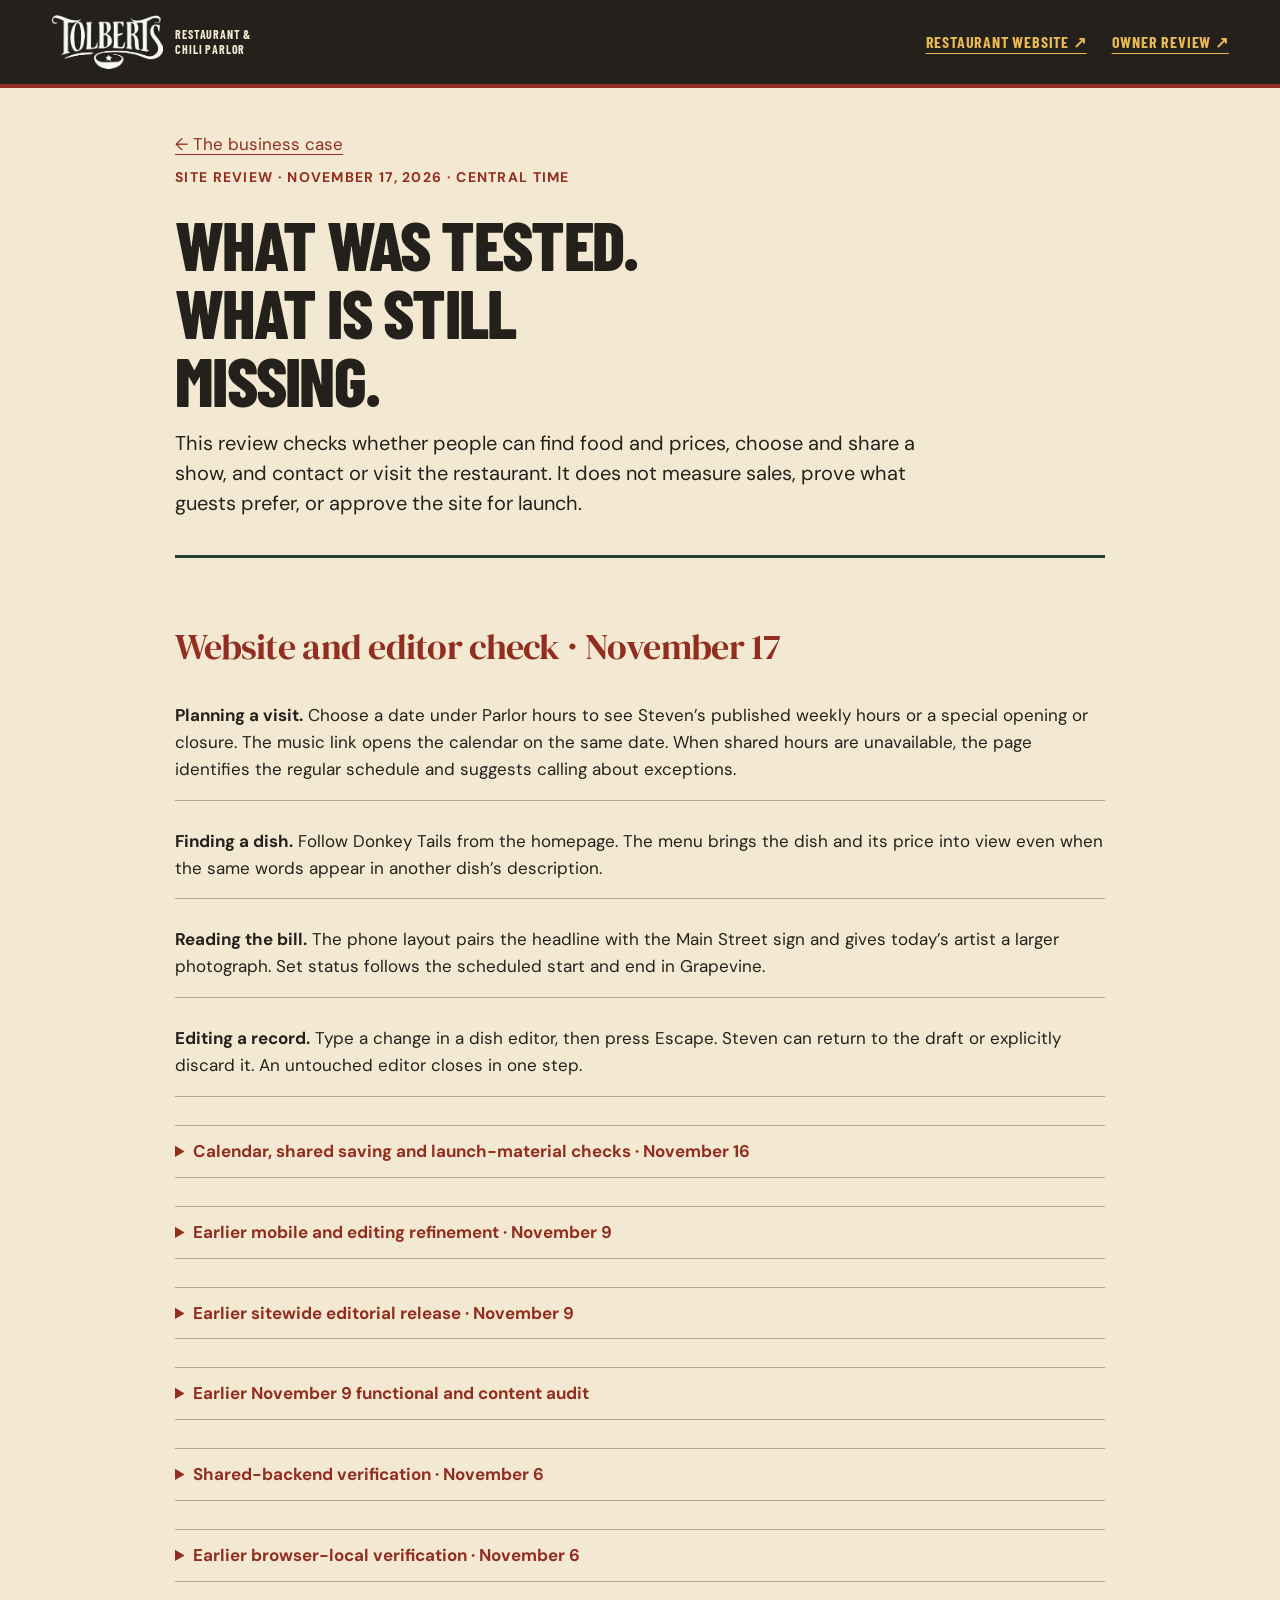
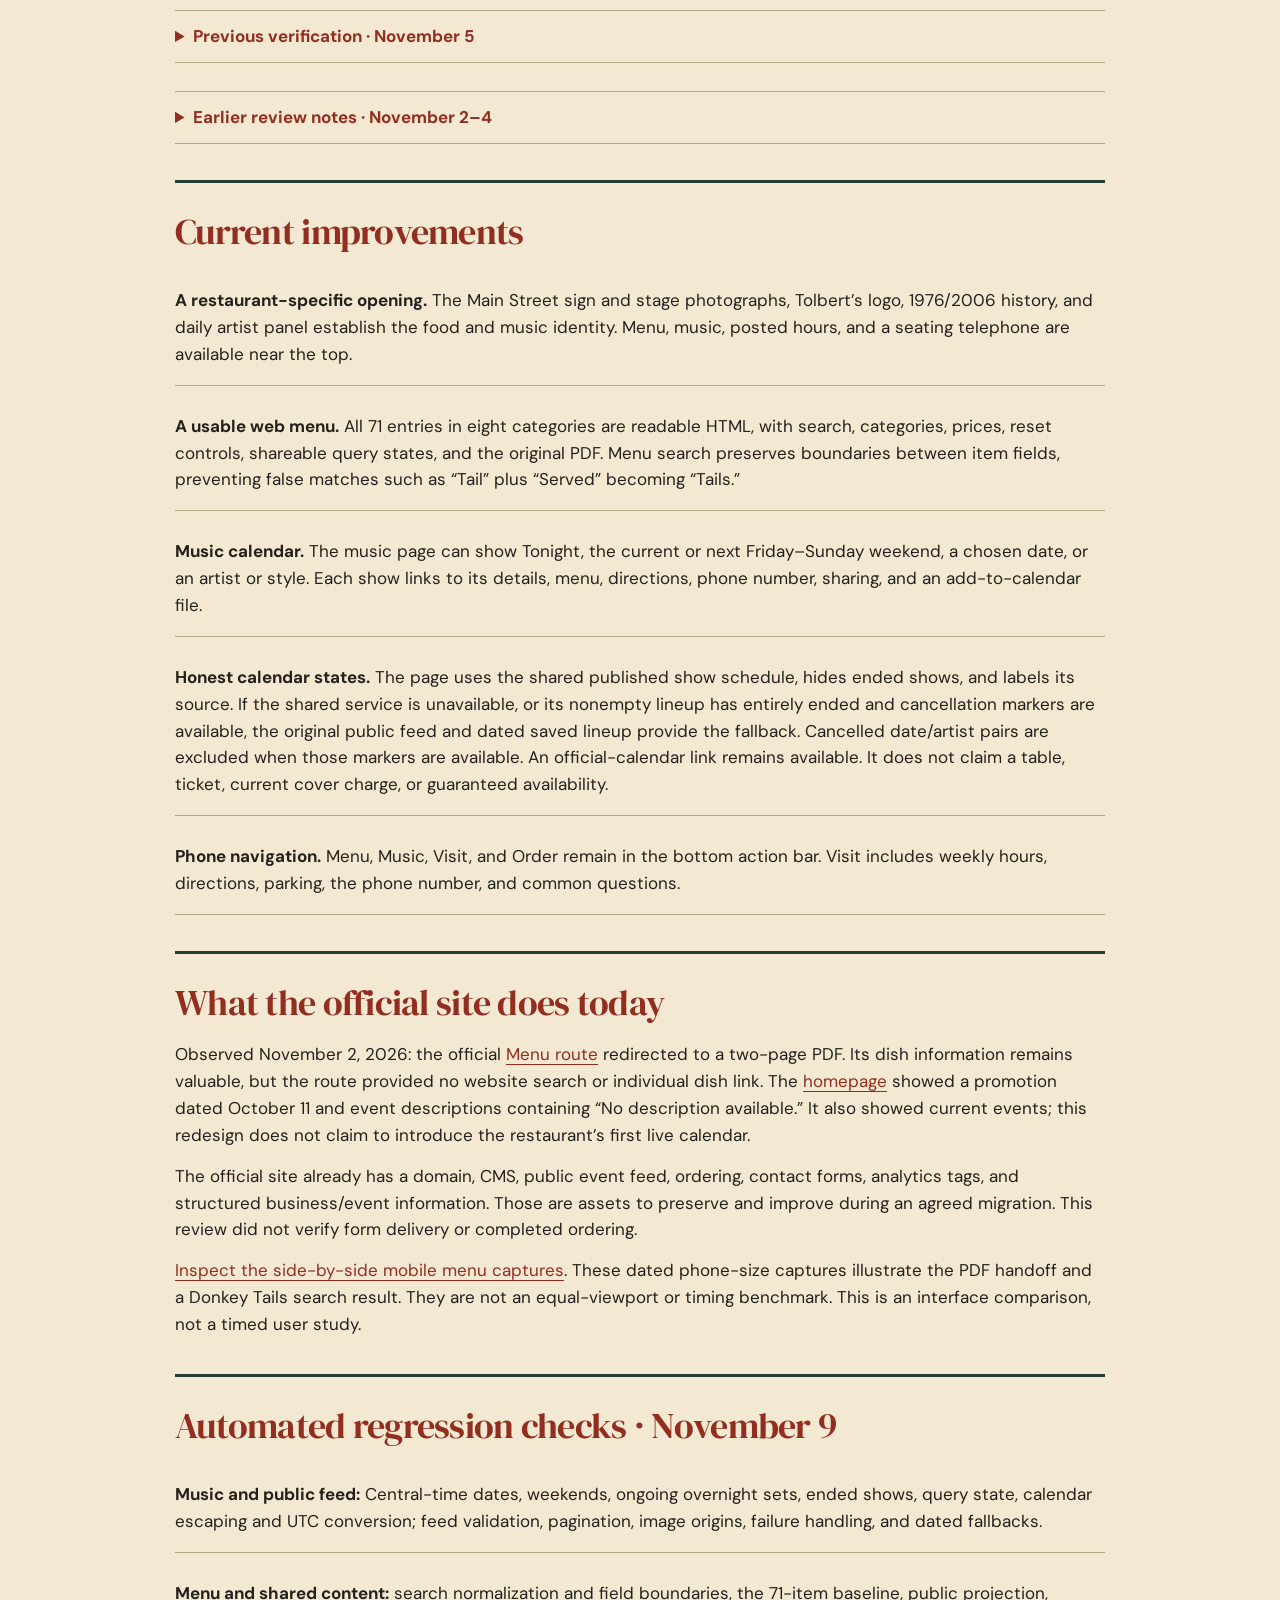
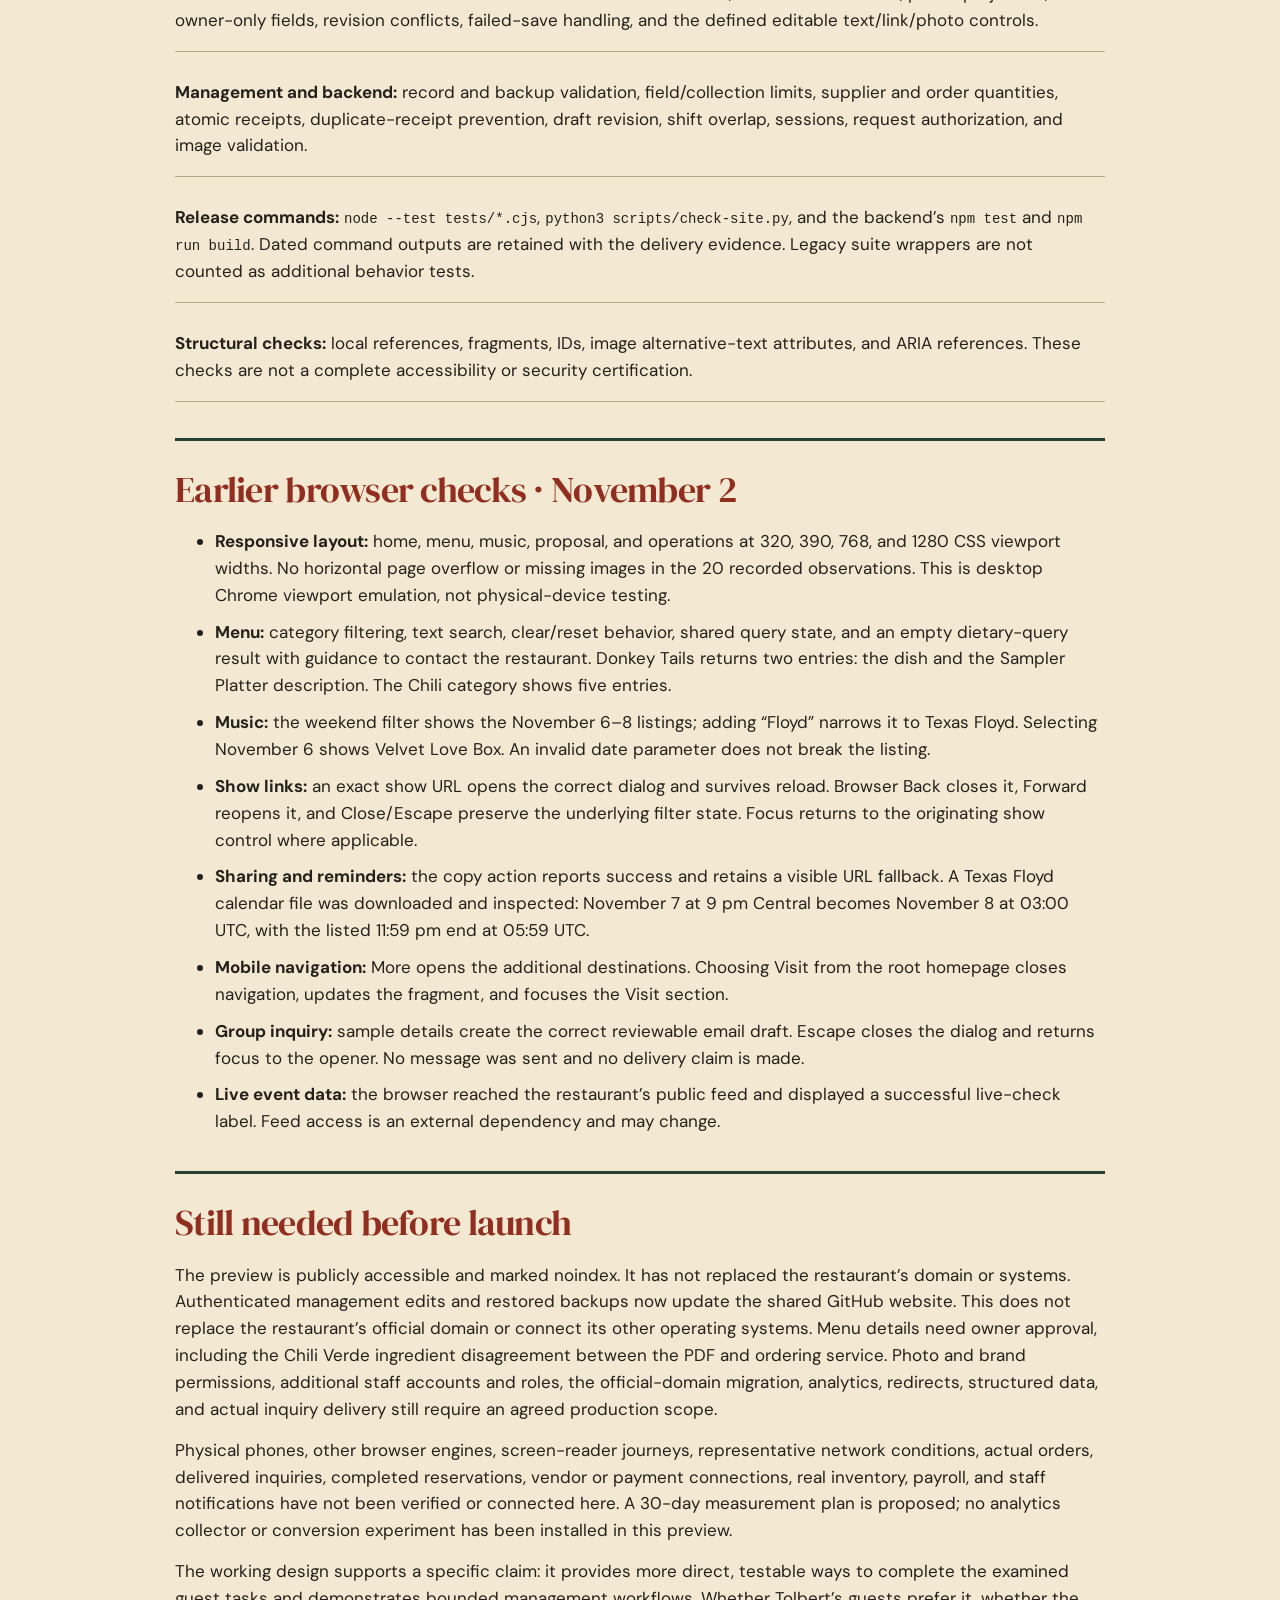
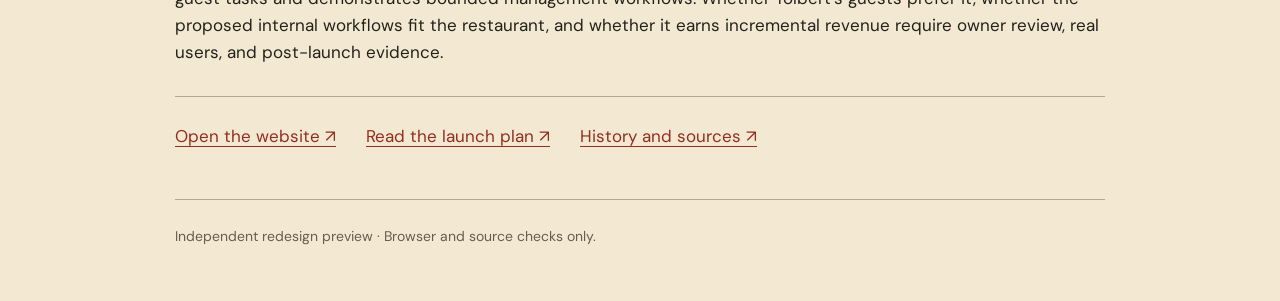
==== commit 4d8ccf7d: "Tighten the guest and owner layouts, refresh the share art, and feature Texas Flood live at Tolbert'" ====
--- a/audit.html
+++ b/audit.html
@@ -1,5 +1,5 @@
 <!doctype html>
-<html lang="en"><head><meta charset="utf-8"><meta name="viewport" content="width=device-width,initial-scale=1"><meta name="theme-color" content="#263f34"><meta name="robots" content="noindex,nofollow"><title>Website Checks | Tolbert’s</title><meta name="description" content="What was tested on the website, when it was tested and what still needs checking."><link rel="canonical" href="https://cmcnosky.github.io/tolberts-preview/audit.html"><link rel="icon" href="assets/favicon.svg"><link rel="stylesheet" href="fonts.css"><link rel="stylesheet" href="review.css?v=3"><meta property="og:title" content="Website Checks | Tolbert’s"><meta property="og:description" content="What was tested on the website, when it was tested and what still needs checking."><meta property="og:type" content="article"><meta property="og:url" content="https://cmcnosky.github.io/tolberts-preview/audit.html"><meta property="og:image" content="https://cmcnosky.github.io/tolberts-preview/assets/social-preview-20261117-bowl-of-red.jpg"><meta property="og:image:width" content="1200"><meta property="og:image:height" content="630"><meta property="og:image:type" content="image/jpeg"><meta property="og:image:alt" content="Tolbert’s red Main Street sign on the left. On the right, a Bowl of Red above Texas Flood guitarist Tommy Katona and his drummer."><meta name="twitter:card" content="summary_large_image"><meta name="twitter:title" content="Website Checks | Tolbert’s"><meta name="twitter:description" content="What was tested on the website, when it was tested and what still needs checking."><meta name="twitter:image" content="https://cmcnosky.github.io/tolberts-preview/assets/social-preview-20261117-bowl-of-red.jpg"><meta name="twitter:image:alt" content="Tolbert’s red Main Street sign on the left. On the right, a Bowl of Red above Texas Flood guitarist Tommy Katona and his drummer."><link rel="stylesheet" href="document-editorial.css?v=2">
+<html lang="en"><head><meta charset="utf-8"><meta name="viewport" content="width=device-width,initial-scale=1"><meta name="theme-color" content="#263f34"><meta name="robots" content="noindex,nofollow"><title>Website Checks | Tolbert’s</title><meta name="description" content="What was tested on the website, when it was tested and what still needs checking."><link rel="canonical" href="https://cmcnosky.github.io/tolberts-preview/audit.html"><link rel="icon" href="assets/favicon.svg"><link rel="stylesheet" href="fonts.css"><link rel="stylesheet" href="review.css?v=3"><meta property="og:title" content="Website Checks | Tolbert’s"><meta property="og:description" content="What was tested on the website, when it was tested and what still needs checking."><meta property="og:type" content="article"><meta property="og:url" content="https://cmcnosky.github.io/tolberts-preview/audit.html"><meta property="og:image" content="https://cmcnosky.github.io/tolberts-preview/assets/social-preview-20261120-main-street-bowl-stage-v2.jpg"><meta property="og:image:width" content="1200"><meta property="og:image:height" content="630"><meta property="og:image:type" content="image/jpeg"><meta property="og:image:alt" content="The red Tolbert’s Main Street sign fills the left half. A gold Main &amp; Franklin rail separates it from a Bowl of Red above Texas Flood guitarist Tommy Katona and his drummer."><meta name="twitter:card" content="summary_large_image"><meta name="twitter:title" content="Website Checks | Tolbert’s"><meta name="twitter:description" content="What was tested on the website, when it was tested and what still needs checking."><meta name="twitter:image" content="https://cmcnosky.github.io/tolberts-preview/assets/social-preview-20261120-main-street-bowl-stage-v2.jpg"><meta name="twitter:image:alt" content="The red Tolbert’s Main Street sign fills the left half. A gold Main &amp; Franklin rail separates it from a Bowl of Red above Texas Flood guitarist Tommy Katona and his drummer."><link rel="stylesheet" href="document-editorial.css?v=3">
 <link rel="stylesheet" href="editorial-readability.css?v=2"></head><body class="editorial-document"><a class="document-skip" href="#document-main">Skip to content</a><header class="document-masthead"><a class="document-brand" href="index.html" aria-label="Tolbert’s home"><img src="assets/logo-white.png" alt="Tolbert’s" width="162" height="78"><span>RESTAURANT &amp;<br>CHILI PARLOR</span></a><nav aria-label="Review navigation"><a href="index.html">Restaurant website ↗</a><a href="proposal.html">Owner review ↗</a></nav></header><main id="document-main">
 <a class="back" href="proposal.html">← The business case</a><p class="eyebrow">SITE REVIEW · NOVEMBER 17, 2026 · CENTRAL TIME</p><h1>What was tested.<br>What is still missing.</h1>
 <p class="lede">This review checks whether people can find food and prices, choose and share a show, and contact or visit the restaurant. It does not measure sales, prove what guests prefer, or approve the site for launch.</p>
--- a/document-editorial.css
+++ b/document-editorial.css
@@ -30,3 +30,38 @@
 .editorial-document a:focus-visible{outline:3px solid var(--gold);outline-offset:4px;box-shadow:0 0 0 6px var(--ink)}
 @media(max-width:620px){body.editorial-document{font-size:16px;line-height:1.68}.editorial-document .document-masthead{padding:12px 18px;gap:12px;flex-wrap:wrap}.editorial-document .document-brand img{width:104px;height:55px}.editorial-document .document-masthead nav{width:100%;justify-content:space-between;gap:14px;border-top:1px solid rgba(243,233,210,.22)}.editorial-document .document-masthead nav a{font-size:15px}.editorial-document main{padding:30px 20px 56px}.editorial-document h1{margin:27px 0 17px;font-size:clamp(44px,12.7vw,58px);line-height:.99}.editorial-document h2{font-size:31px;line-height:1.1}.editorial-document .lede{font-size:18px;line-height:1.55}.editorial-document .meta{font-size:13px;line-height:1.55}.editorial-document main>section,.editorial-document main>h2{padding-top:26px;margin-top:36px}.editorial-document .note{margin:25px 0;padding:20px}.editorial-document .decision-list li{padding:21px 18px}.editorial-document .decision-list span,.editorial-document td{font-size:16px}.editorial-document table{margin-block:22px 30px}.editorial-document .links{gap:9px}.editorial-document .links a{width:100%;padding-block:6px;border-bottom:1px solid var(--line)}}
 @media print{.editorial-document .document-masthead,.editorial-document .document-skip{display:none}.editorial-document main{padding:0;max-width:none}.editorial-document{background:white;color:black}}
+
+/* Density pass: supporting evidence should read like a concise field report.
+   Type remains 16px or larger; the reduction comes from repeated margins,
+   padding, and an unusually loose line-height. */
+@media screen{
+  body.editorial-document{font-size:17px;line-height:1.58}
+  .editorial-document main{padding:34px 35px 54px}
+  .editorial-document h1{margin:22px 0 14px;font-size:clamp(48px,5.4vw,70px)}
+  .editorial-document .lede{margin-bottom:17px;font-size:20px;line-height:1.52}
+  .editorial-document p{margin-bottom:14px;line-height:1.58}
+  .editorial-document li{margin-bottom:10px;line-height:1.58}
+  .editorial-document main>section,
+  .editorial-document main>h2{padding-top:24px;margin-top:32px}
+  .editorial-document table{margin:19px 0 25px}
+  .editorial-document td{line-height:1.5}
+  .editorial-document .decision-list{margin-top:17px;margin-bottom:30px}
+  .editorial-document .decision-list li{padding:20px}
+  .editorial-document .note{margin:21px 0;padding:18px 21px}
+  .editorial-document .links{margin-top:30px}
+}
+@media screen and (max-width:620px){
+  body.editorial-document{font-size:16px;line-height:1.55}
+  .editorial-document main{padding:20px 18px 42px}
+  .editorial-document h1{margin:18px 0 13px;font-size:clamp(43px,12vw,53px)}
+  .editorial-document h2{font-size:30px}
+  .editorial-document .lede{font-size:18px;line-height:1.5}
+  .editorial-document p,
+  .editorial-document li{line-height:1.55}
+  .editorial-document main>section,
+  .editorial-document main>h2{padding-top:21px;margin-top:28px}
+  .editorial-document .note{margin:18px 0;padding:17px}
+  .editorial-document .decision-list li{padding:17px 16px}
+  .editorial-document table{margin-block:17px 23px}
+  .editorial-document .links{margin-top:24px}
+}
